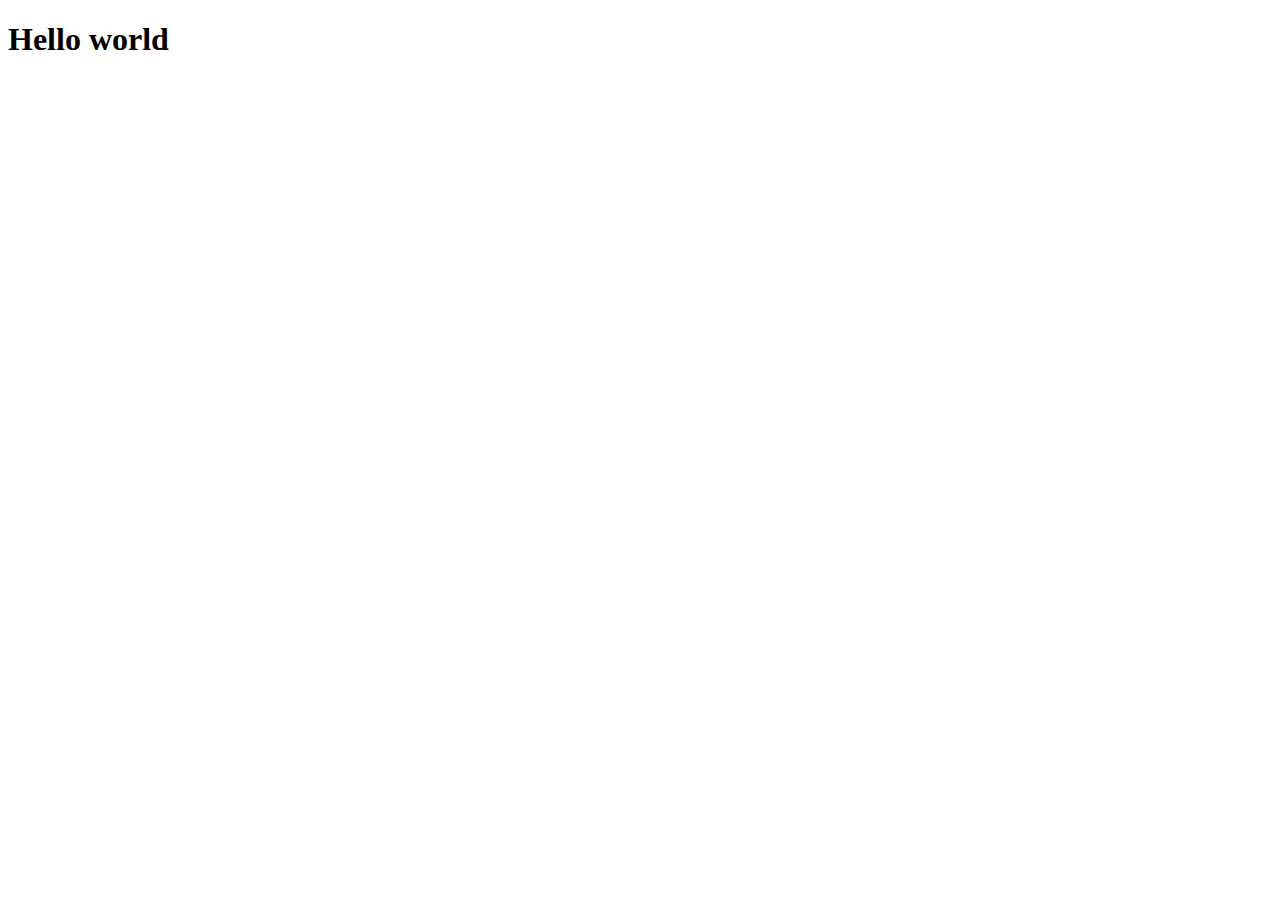
==== index.html @ 8e5067f1 "Add files via upload" ====
<!DOCTYPE html>
<html lang="ja">
<head>
<meta charset="utf-8">
<!--<meta name="viewport" content="width=device-width">-->
<title>TK_ポートフォリオサイト</title>

</head>
  <body>
    <h1>Hello world</h1>
  </body>
</html>
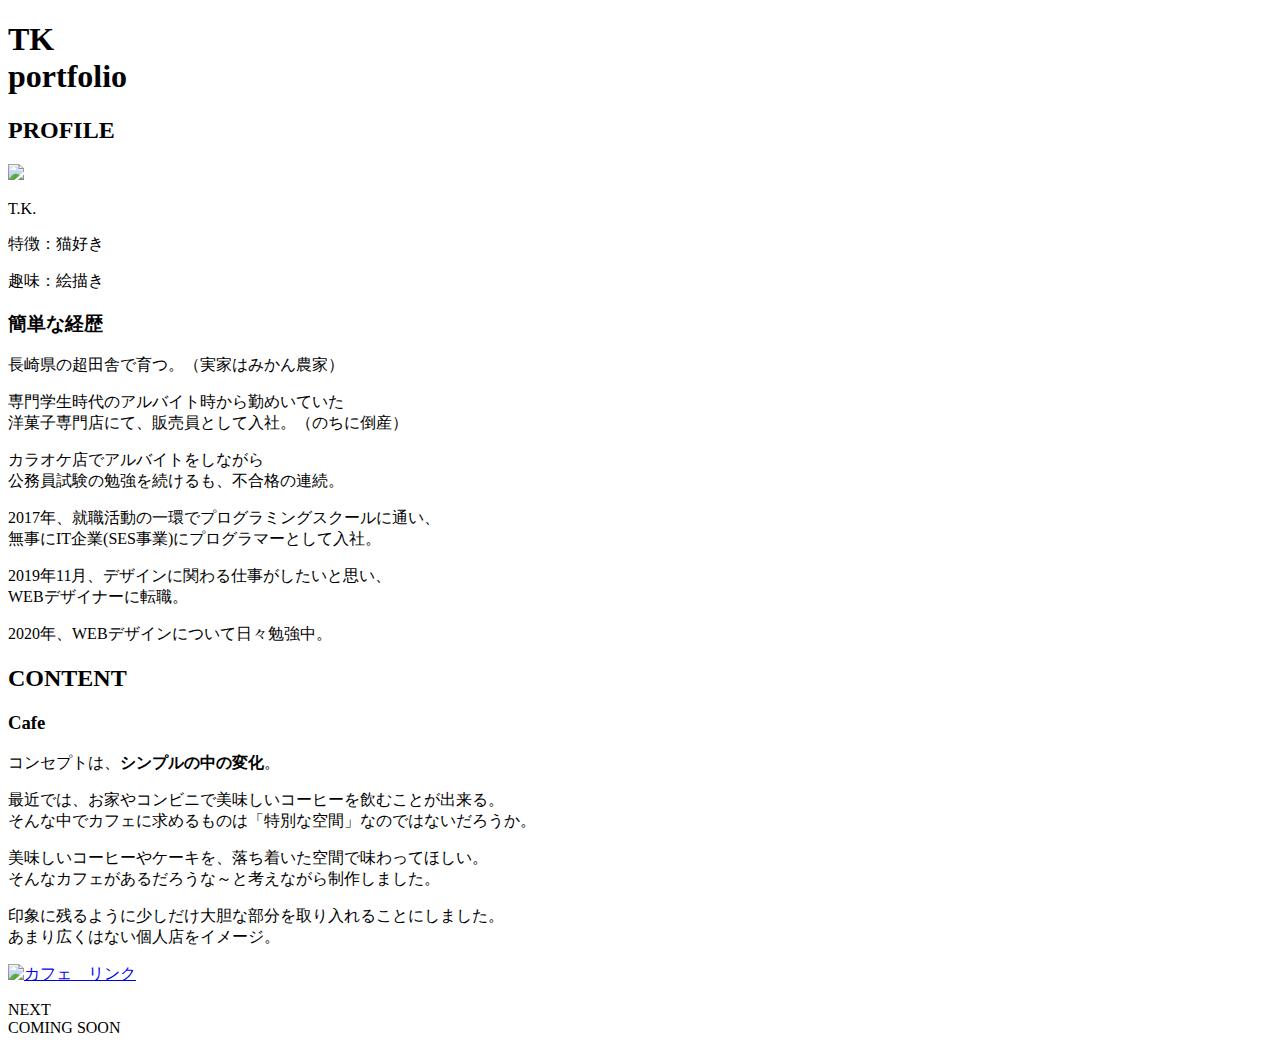
==== commit 87594157: "Add files via upload" ====
--- a/index.html
+++ b/index.html
@@ -4,9 +4,107 @@
 <meta charset="utf-8">
 <!--<meta name="viewport" content="width=device-width">-->
 <title>TK_ポートフォリオサイト</title>
+<link rel="stylesheet" type="text/css" href="css/ress.css">
+<link rel="stylesheet" type="text/css" href="css/common.css">
+<link rel="stylesheet" type="text/css" href="css/index_style.css">
+
+<script src="https://code.jquery.com/jquery-3.3.1.min.js"></script>
 
 </head>
   <body>
-    <h1>Hello world</h1>
+    <!--<video class="background_movie" autoplay loop muted>
+      <source src="image/index/test_movie.mp4"  type="video/mp4">
+    </video>-->
+    <div class="background_all"></div>
+    <div class="topTitle_area">
+      <div class="fadeInUp">
+      <div class="top_space"></div>
+      </div>
+      <div class="topTitle">
+        <!--横からフェードインさせる-->
+        <div class="fadeInRight">
+        <h1>TK<br>
+          <span>portfolio</span>
+        </h1>
+        </div>
+      </div>
+    </div>
+    <div class="main_area">
+<!----------- profile_area ----------->
+      <h2 class="area_title">PROFILE</h2>
+      <div class="profile_area">
+        
+  <div class="profile_flexbox">
+  <div class="profile_image">
+<img src="image/index/profile.png"/>
+    <p class="myName">T.K.</p>
+    <p>特徴：猫好き</p>
+    <p>趣味：絵描き</p>
+  </div>
+  <div class="profile_text">
+    <h3>簡単な経歴</h3>
+    <p>長崎県の超田舎で育つ。（実家はみかん農家）</p>
+    <p>専門学生時代のアルバイト時から勤めいていた<br>洋菓子専門店にて、販売員として入社。（のちに倒産）</p>
+    <p>カラオケ店でアルバイトをしながら<br>公務員試験の勉強を続けるも、不合格の連続。</p>
+    <p>2017年、就職活動の一環でプログラミングスクールに通い、<br>無事にIT企業(SES事業)にプログラマーとして入社。</p>
+    <p>2019年11月、デザインに関わる仕事がしたいと思い、<br>WEBデザイナーに転職。</p>
+    <p>2020年、WEBデザインについて日々勉強中。</p>
+  </div>
+</div>
+
+      </div>
+<!----------- profile_area end----------->
+
+      <h2 class="area_title">CONTENT</h2>
+      
+<!----------- content_1 ----------->
+      <div class="scroll-animation-obj scroll-animation-hop">
+      <div class="content_1">
+        <div class="content_block">
+        <h3 class="content_title">Cafe</h3>
+          <p>コンセプトは、<strong>シンプルの中の変化</strong>。
+          </p>
+          <p>
+            最近では、お家やコンビニで美味しいコーヒーを飲むことが出来る。<br>
+            そんな中でカフェに求めるものは「特別な空間」なのではないだろうか。
+            </p>
+          <p>
+          美味しいコーヒーやケーキを、落ち着いた空間で味わってほしい。<br>
+          そんなカフェがあるだろうな～と考えながら制作しました。
+            </p>
+          <p>
+            印象に残るように少しだけ大胆な部分を取り入れることにしました。<br>
+            あまり広くはない個人店をイメージ。<br>
+          </p>    
+<a href="content/cafe/cafe.html" target="_blank">
+<img src="image/link/cafe_link.jpg" alt="カフェ＿リンク" class="link_image"/>
+</a>
+        </div>
+      </div>
+      </div><!-- content_1 end -->
+<!----------- content_2 ----------->
+<!--      
+      <div class="content_2">
+        <div class="content_block">
+        <h3 class="content_title">sample</h3>
+          <p>コンセプトは、<strong></strong>。<br>
+            <br>
+          </p>
+<a href="content//.html" target="_blank">
+<img src="image/link/_link.jpg" alt="＿リンク" class="link_image"/>
+</a>  
+        </div>
+      </div>
+-->
+<!-- content_2 end -->
+<!-------- next_ComingSoon -------->
+<div class="scroll-animation-obj scroll-animation-hop">
+<div class="next_ComingSoon">
+  <p>NEXT<br>COMING SOON</p>
+</div>
+</div>
+<!-------- next_ComingSoon end -------->
+    </div><!-- main_area end-->
+  <script type="text/javascript" src="js/index.js"></script>
   </body>
 </html>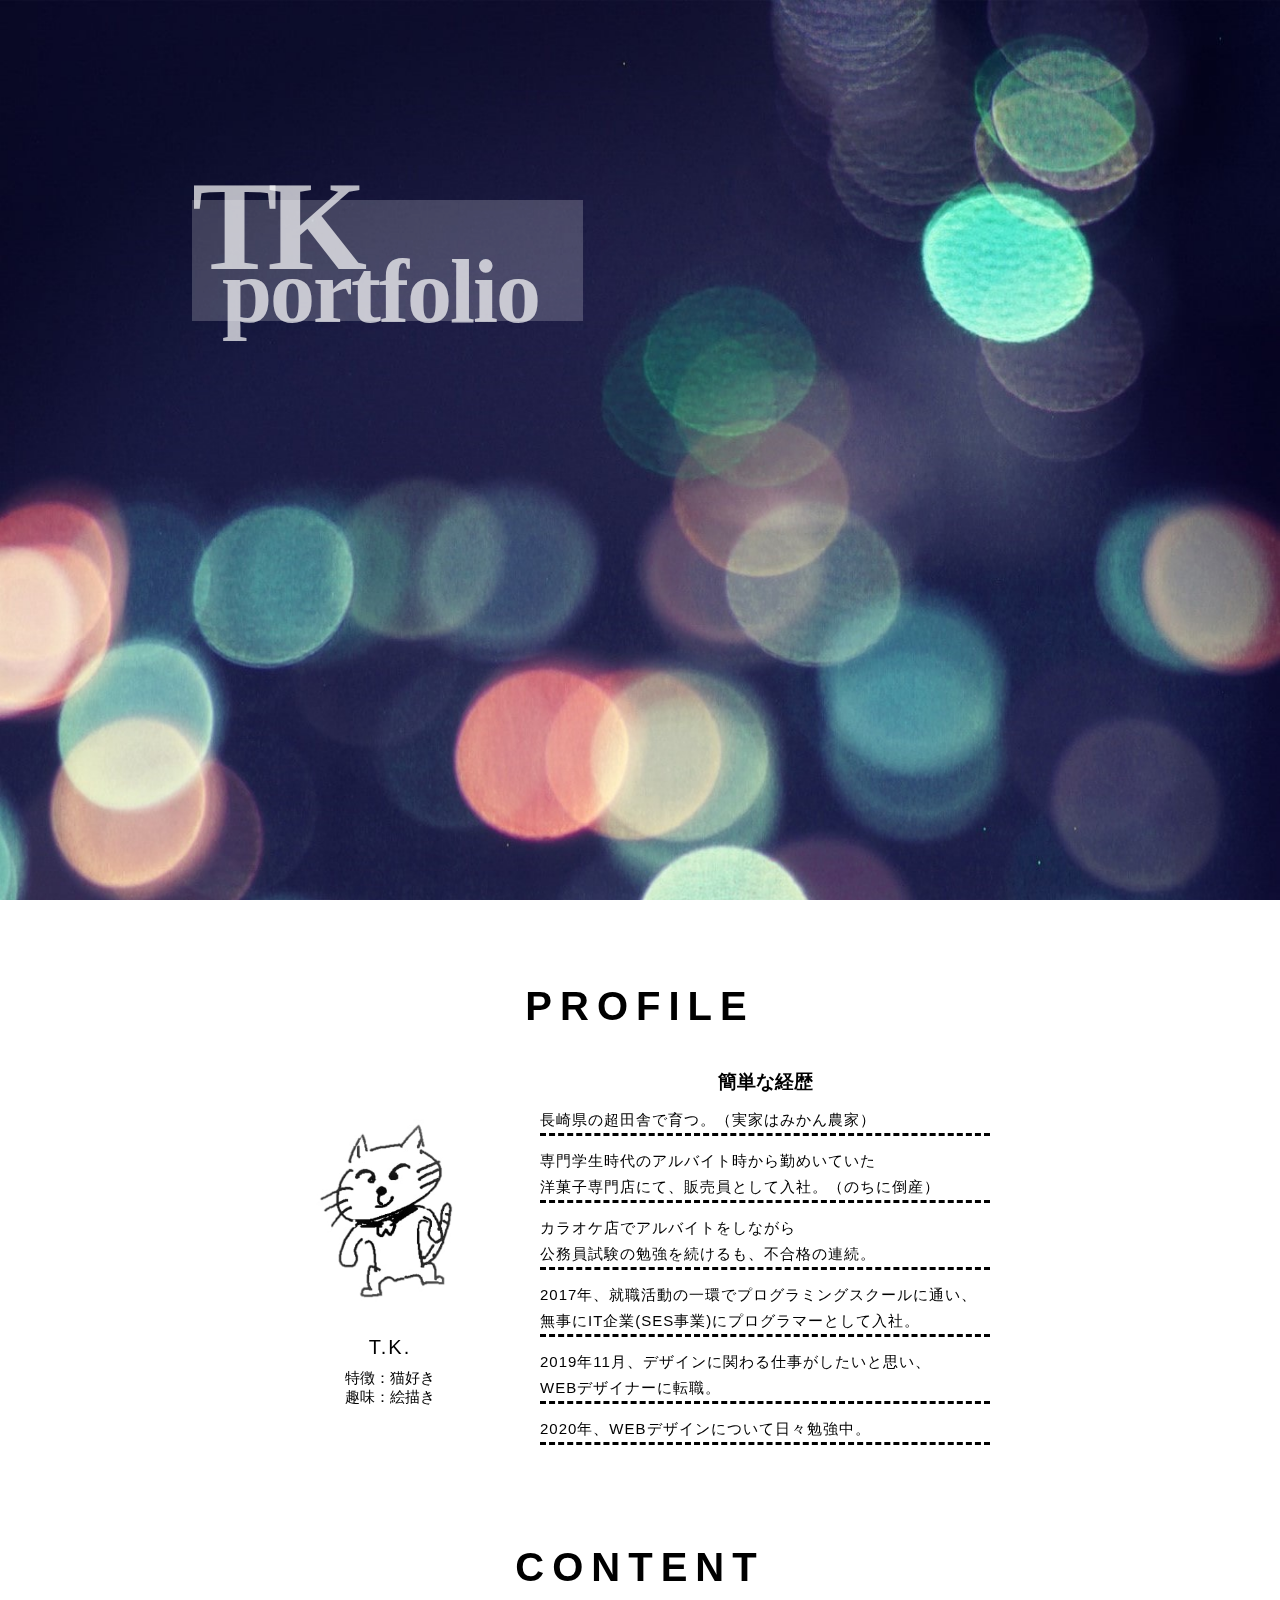
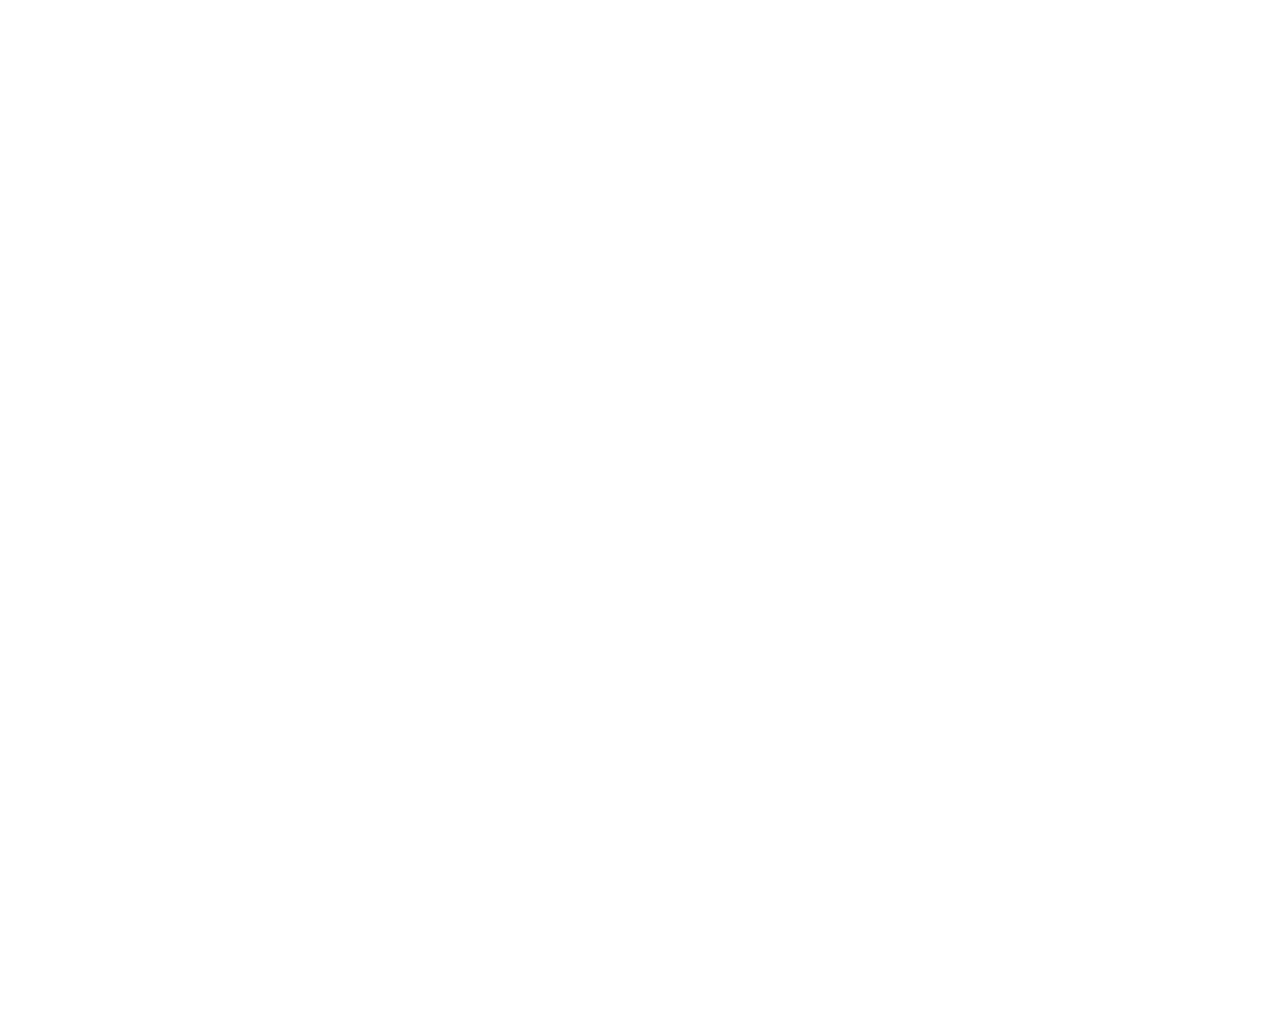
==== commit 87064b6d: "Add files via upload" ====
--- a/index.html
+++ b/index.html
@@ -36,7 +36,7 @@
         
   <div class="profile_flexbox">
   <div class="profile_image">
-<img src="image/index/profile.png"/>
+<img src="image/index/profile.jpg"/>
     <p class="myName">T.K.</p>
     <p>特徴：猫好き</p>
     <p>趣味：絵描き</p>
--- a/css/ress.css
+++ b/css/ress.css
@@ -0,0 +1,283 @@
+/*!
+ * ress.css • v2.0.4
+ * MIT License
+ * github.com/filipelinhares/ress
+ */
+
+/* # =================================================================
+   # Global selectors
+   # ================================================================= */
+
+html {
+  box-sizing: border-box;
+  -webkit-text-size-adjust: 100%; /* Prevent adjustments of font size after orientation changes in iOS */
+  word-break: normal;
+  -moz-tab-size: 4;
+  tab-size: 4;
+}
+
+*,
+::before,
+::after {
+  background-repeat: no-repeat; /* Set `background-repeat: no-repeat` to all elements and pseudo elements */
+  box-sizing: inherit;
+}
+
+::before,
+::after {
+  text-decoration: inherit; /* Inherit text-decoration and vertical align to ::before and ::after pseudo elements */
+  vertical-align: inherit;
+}
+
+* {
+  padding: 0; /* Reset `padding` and `margin` of all elements */
+  margin: 0;
+}
+
+/* # =================================================================
+   # General elements
+   # ================================================================= */
+
+hr {
+  overflow: visible; /* Show the overflow in Edge and IE */
+  height: 0; /* Add the correct box sizing in Firefox */
+}
+
+details,
+main {
+  display: block; /* Render the `main` element consistently in IE. */
+}
+
+summary {
+  display: list-item; /* Add the correct display in all browsers */
+}
+
+small {
+  font-size: 80%; /* Set font-size to 80% in `small` elements */
+}
+
+[hidden] {
+  display: none; /* Add the correct display in IE */
+}
+
+abbr[title] {
+  border-bottom: none; /* Remove the bottom border in Chrome 57 */
+  /* Add the correct text decoration in Chrome, Edge, IE, Opera, and Safari */
+  text-decoration: underline;
+  text-decoration: underline dotted;
+}
+
+a {
+  background-color: transparent; /* Remove the gray background on active links in IE 10 */
+}
+
+a:active,
+a:hover {
+  outline-width: 0; /* Remove the outline when hovering in all browsers */
+}
+
+code,
+kbd,
+pre,
+samp {
+  font-family: monospace, monospace; /* Specify the font family of code elements */
+}
+
+pre {
+  font-size: 1em; /* Correct the odd `em` font sizing in all browsers */
+}
+
+b,
+strong {
+  font-weight: bolder; /* Add the correct font weight in Chrome, Edge, and Safari */
+}
+
+/* https://gist.github.com/unruthless/413930 */
+sub,
+sup {
+  font-size: 75%;
+  line-height: 0;
+  position: relative;
+  vertical-align: baseline;
+}
+
+sub {
+  bottom: -0.25em;
+}
+
+sup {
+  top: -0.5em;
+}
+
+/* # =================================================================
+   # Forms
+   # ================================================================= */
+
+input {
+  border-radius: 0;
+}
+
+/* Replace pointer cursor in disabled elements */
+[disabled] {
+  cursor: default;
+}
+
+[type="number"]::-webkit-inner-spin-button,
+[type="number"]::-webkit-outer-spin-button {
+  height: auto; /* Correct the cursor style of increment and decrement buttons in Chrome */
+}
+
+[type="search"] {
+  -webkit-appearance: textfield; /* Correct the odd appearance in Chrome and Safari */
+  outline-offset: -2px; /* Correct the outline style in Safari */
+}
+
+[type="search"]::-webkit-search-decoration {
+  -webkit-appearance: none; /* Remove the inner padding in Chrome and Safari on macOS */
+}
+
+textarea {
+  overflow: auto; /* Internet Explorer 11+ */
+  resize: vertical; /* Specify textarea resizability */
+}
+
+button,
+input,
+optgroup,
+select,
+textarea {
+  font: inherit; /* Specify font inheritance of form elements */
+}
+
+optgroup {
+  font-weight: bold; /* Restore the font weight unset by the previous rule */
+}
+
+button {
+  overflow: visible; /* Address `overflow` set to `hidden` in IE 8/9/10/11 */
+}
+
+button,
+select {
+  text-transform: none; /* Firefox 40+, Internet Explorer 11- */
+}
+
+/* Apply cursor pointer to button elements */
+button,
+[type="button"],
+[type="reset"],
+[type="submit"],
+[role="button"] {
+  cursor: pointer;
+  color: inherit;
+}
+
+/* Remove inner padding and border in Firefox 4+ */
+button::-moz-focus-inner,
+[type="button"]::-moz-focus-inner,
+[type="reset"]::-moz-focus-inner,
+[type="submit"]::-moz-focus-inner {
+  border-style: none;
+  padding: 0;
+}
+
+/* Replace focus style removed in the border reset above */
+button:-moz-focusring,
+[type="button"]::-moz-focus-inner,
+[type="reset"]::-moz-focus-inner,
+[type="submit"]::-moz-focus-inner {
+  outline: 1px dotted ButtonText;
+}
+
+button,
+html [type="button"], /* Prevent a WebKit bug where (2) destroys native `audio` and `video`controls in Android 4 */
+[type="reset"],
+[type="submit"] {
+  -webkit-appearance: button; /* Correct the inability to style clickable types in iOS */
+}
+
+/* Remove the default button styling in all browsers */
+button,
+input,
+select,
+textarea {
+  background-color: transparent;
+  border-style: none;
+}
+
+/* Style select like a standard input */
+select {
+  -moz-appearance: none; /* Firefox 36+ */
+  -webkit-appearance: none; /* Chrome 41+ */
+}
+
+select::-ms-expand {
+  display: none; /* Internet Explorer 11+ */
+}
+
+select::-ms-value {
+  color: currentColor; /* Internet Explorer 11+ */
+}
+
+legend {
+  border: 0; /* Correct `color` not being inherited in IE 8/9/10/11 */
+  color: inherit; /* Correct the color inheritance from `fieldset` elements in IE */
+  display: table; /* Correct the text wrapping in Edge and IE */
+  max-width: 100%; /* Correct the text wrapping in Edge and IE */
+  white-space: normal; /* Correct the text wrapping in Edge and IE */
+  max-width: 100%; /* Correct the text wrapping in Edge 18- and IE */
+}
+
+::-webkit-file-upload-button {
+  /* Correct the inability to style clickable types in iOS and Safari */
+  -webkit-appearance: button;
+  color: inherit;
+  font: inherit; /* Change font properties to `inherit` in Chrome and Safari */
+}
+
+/* # =================================================================
+   # Specify media element style
+   # ================================================================= */
+
+img {
+  border-style: none; /* Remove border when inside `a` element in IE 8/9/10 */
+}
+
+/* Add the correct vertical alignment in Chrome, Firefox, and Opera */
+progress {
+  vertical-align: baseline;
+}
+
+svg:not([fill]) {
+  fill: currentColor;
+}
+
+/* # =================================================================
+   # Accessibility
+   # ================================================================= */
+
+/* Hide content from screens but not screenreaders */
+@media screen {
+  [hidden~="screen"] {
+    display: inherit;
+  }
+  [hidden~="screen"]:not(:active):not(:focus):not(:target) {
+    position: absolute !important;
+    clip: rect(0 0 0 0) !important;
+  }
+}
+
+/* Specify the progress cursor of updating elements */
+[aria-busy="true"] {
+  cursor: progress;
+}
+
+/* Specify the pointer cursor of trigger elements */
+[aria-controls] {
+  cursor: pointer;
+}
+
+/* Specify the unstyled cursor of disabled, not-editable, or otherwise inoperable elements */
+[aria-disabled] {
+  cursor: default;
+}--- a/css/common.css
+++ b/css/common.css
@@ -0,0 +1,12 @@
+@charset "UTF-8";
+*{
+  margin: 0;
+  padding: 0;
+}
+h1, h2, h3, h4, h5, h6{
+	font-weight: bold;
+	font-family: Verdana, "游ゴシック", YuGothic, "ヒラギノ角ゴ ProN W3", "Hiragino Kaku Gothic ProN", "メイリオ", Meiryo, sans-serif;
+}
+body{
+font-family: Verdana, "游ゴシック", YuGothic, "ヒラギノ角ゴ ProN W3", "Hiragino Kaku Gothic ProN", "メイリオ", Meiryo, sans-serif;
+}
--- a/css/index_style.css
+++ b/css/index_style.css
@@ -0,0 +1,182 @@
+.background_all{
+  z-index: -999;
+  position: fixed;
+   right: 0;
+ bottom: 0;
+ width: 100%;
+ height: 100%;
+ background: url('../image/index/background_image.jpg');
+ background-size: cover;
+}
+/* フェードイン */
+.fadeInUp {
+  opacity: 0;
+  transition:ease .9s;
+  transform: translate(0,-100px);
+}
+.fadeInRight{
+  opacity: 0;
+  transition:ease .9s;
+  transform: translate(100px,0px);
+}
+.fadeInUp.showUp {
+  opacity: 1;
+  transform: translate(0,0px);
+}
+.fadeInRight.showUp {
+  opacity: 1;
+  transform: translate(0,0px);
+}
+/* フェードイン　ここまで */
+/* スクロールスライドフェードイン */
+.scroll-animation-obj {
+  opacity: 0;
+  transition: all 0.5s ease 0.5s;
+}
+.scroll-animation-hop {
+  transform: translate(0,60px);
+}
+.scroll-animation-left {
+  transform: translate(-120px,0);
+}
+.scroll-animation-right {
+  transform: translate(120px,0);
+}
+/* スクロールスライドフェードイン ここまで*/
+.topTitle_area{
+  height: 100vh;
+  position: relative;
+margin: 200px 0 -200px;
+}
+.top_space{
+height: 121px;
+width: 391px;
+background-color: rgba(255,255,255,0.2);
+    margin: 0 0 0 15%;
+}
+.topTitle{
+position: absolute;
+  top:0;
+  bottom: 0;
+  right: 0;
+left: 15%;
+}
+.topTitle h1{
+  /* background-color: rgba(255,255,255,0.2);*/
+    text-align: left;
+    font-family: serif;
+    color: rgba(255,255,255,0.7);
+    font-size: 128px;
+    line-height: 53px;
+    letter-spacing: -10px;
+    height: 121px;
+    width: 391px;
+}
+.topTitle h1 span{
+    font-size: 90px;
+    color: rgba(255,255,255,0.7);
+    letter-spacing: -2px;
+    padding: 0px 0 0 30px;
+}
+.main_area{
+  text-align: center;
+  background-color: rgba(255,255,255,0.9);
+  padding: 5%;
+}
+.area_title{
+    margin: 20px 0 40px;
+  letter-spacing: 8px;
+      font-size: 40px;
+}
+.content_block{
+    margin: 0 auto 80px;
+  width: 600px;
+  border: solid 3px;
+  padding: 2% 0;
+}
+.content_block p{
+      letter-spacing: 1px;
+    line-height: 30px;
+  margin: 15px 0 10px 0;
+}
+.content_title{
+  margin-bottom: 2%;
+  letter-spacing: 2px;
+      font-size: 2rem;
+}
+.link_image{
+    width: 300px;
+    height: 190px;
+    margin-top: 3%;
+  transition: 0.5s;/* hoverから戻るスピード */
+  border-radius: 20px;
+}
+.link_image:hover{
+ filter: brightness(0.5);
+  transition: 0.5s;
+}
+
+.content_1{
+/* display: none; */
+}
+.content_2{
+/* display: none; */
+}
+.next_ComingSoon{
+ height: 30vh;
+text-align: center;
+  position: relative;
+}
+.next_ComingSoon p{
+font-size: 2rem;
+position: absolute;
+  top:50%;
+  left: 50%;
+    -webkit-transform : translate(-50%,-50%);
+  transform : translate(-50%,-50%);
+  letter-spacing: 3px;
+  line-height: 41px;
+  font-weight: bold;
+  color: #0f4c81;/*クラシックブルー*/
+}
+/*要素の一行目を指定*/
+.next_ComingSoon p::first-line{
+  letter-spacing: 6px;
+}
+/*-------プロフィール--------*/
+.profile_area{
+margin: 0 0 100px 0;
+}
+.profile_flexbox{
+  display: flex;
+  justify-content: center;
+  margin: 0 auto;
+}
+.profile_image{
+padding: 40px 0 0 0;
+}
+.profile_image img{
+  width: 200px;
+  height: auto;
+}
+.profile_image .myName{
+margin: 10px 0 10px 0;
+    font-size: 20px;
+    letter-spacing: 2px;
+}
+.profile_image p{
+  font-size: 15px;
+}
+.profile_text{
+  width: 500px;
+  padding: 0 0 0 50px;
+}
+.profile_text p{
+text-align: left;
+letter-spacing: 1px;
+font-size: 15px;
+border-bottom: dashed;
+      line-height: 26px;
+    margin: 12px 0 0px 0;
+}
+/*-------プロフィール end-----*/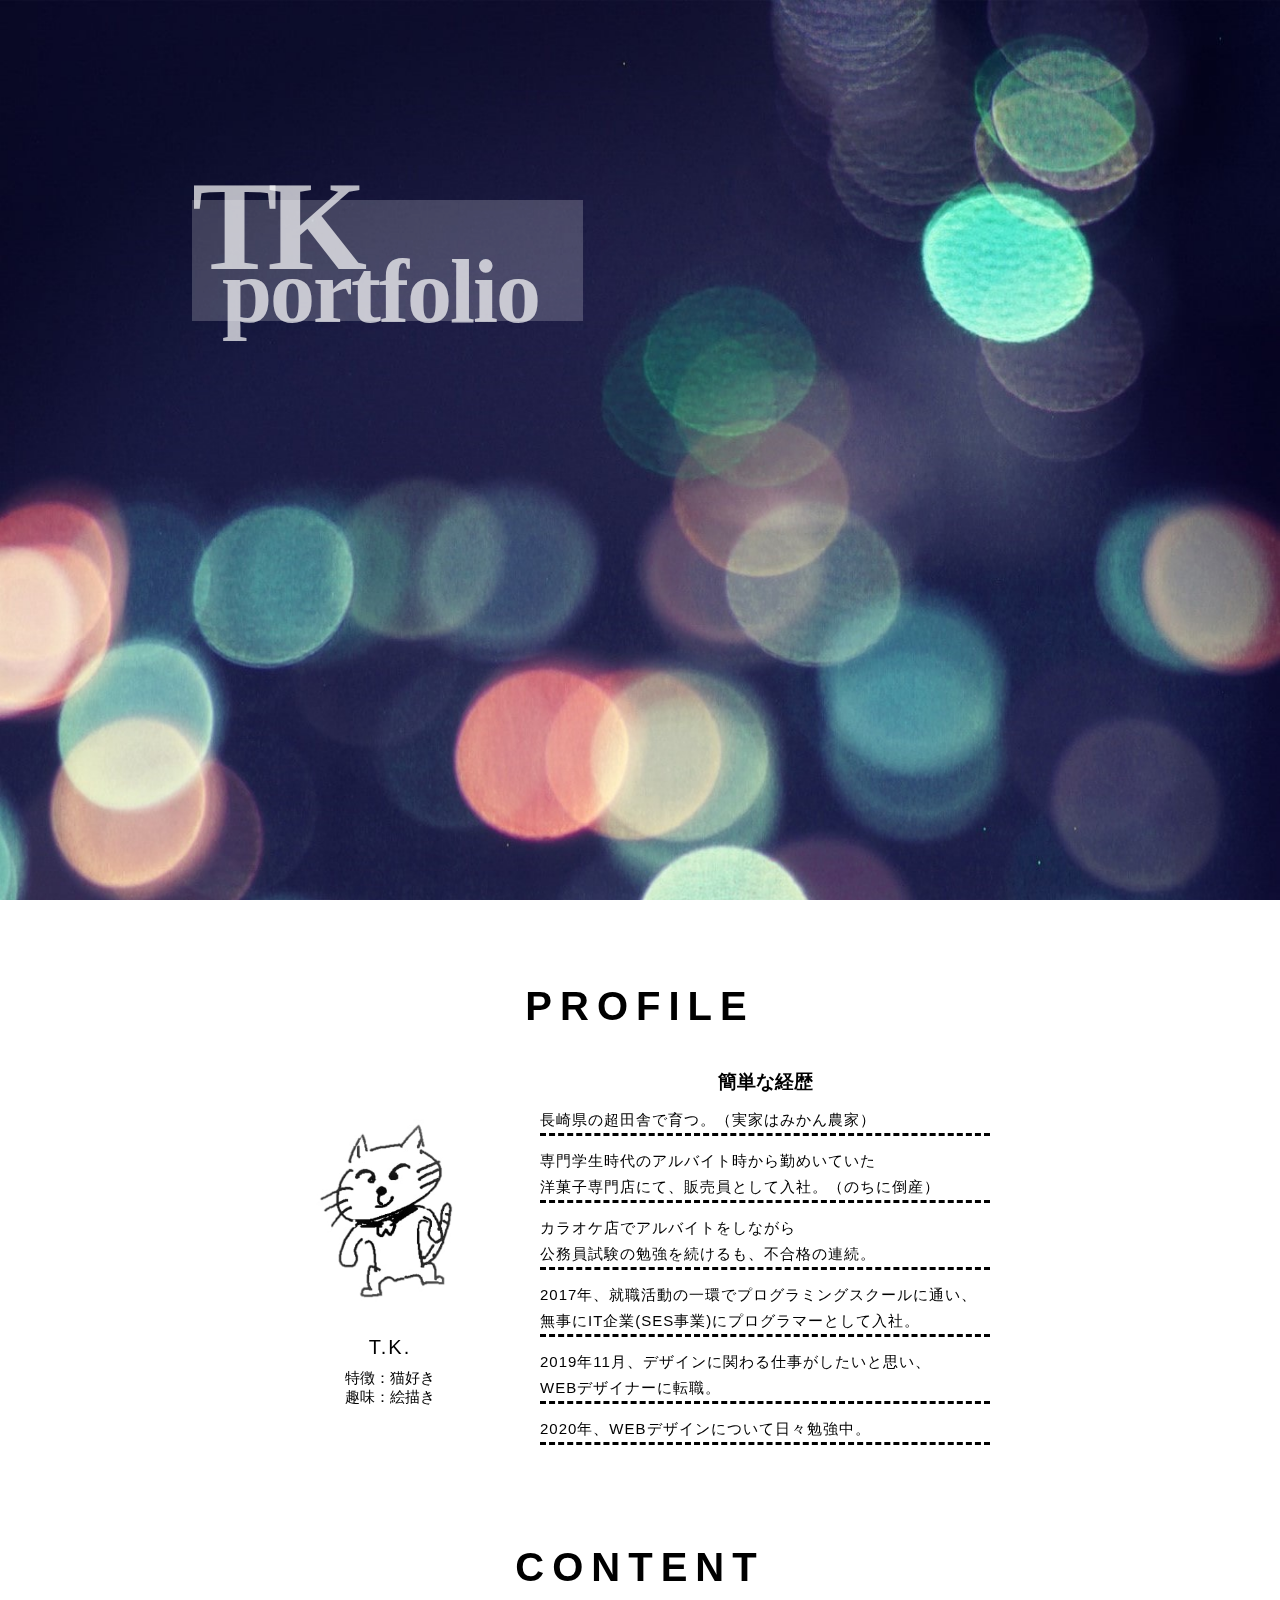
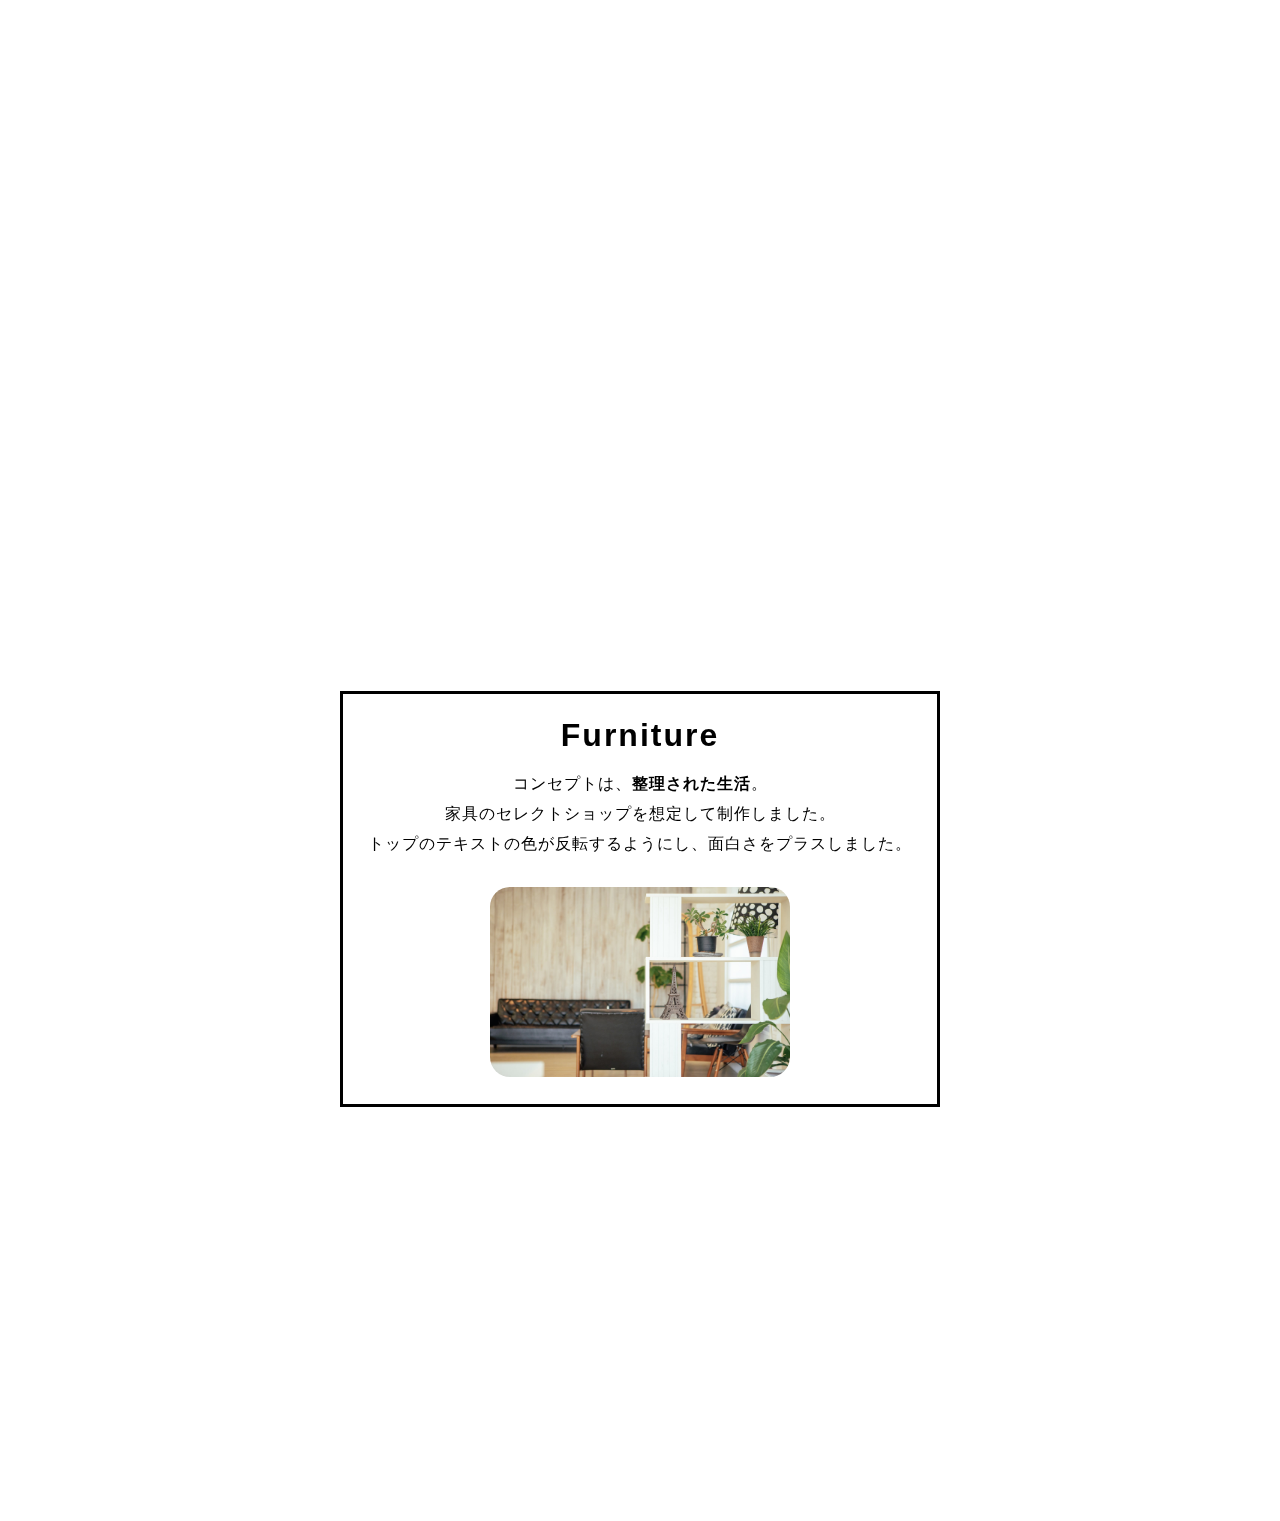
==== commit c6c563c2: "Add files via upload" ====
--- a/index.html
+++ b/index.html
@@ -82,20 +82,19 @@
         </div>
       </div>
       </div><!-- content_1 end -->
-<!----------- content_2 ----------->
-<!--      
+<!----------- content_2 ----------->    
       <div class="content_2">
         <div class="content_block">
-        <h3 class="content_title">sample</h3>
-          <p>コンセプトは、<strong></strong>。<br>
-            <br>
+        <h3 class="content_title">Furniture</h3>
+          <p>コンセプトは、<strong>整理された生活</strong>。<br>
+          家具のセレクトショップを想定して制作しました。<br>
+            トップのテキストの色が反転するようにし、面白さをプラスしました。<br>
           </p>
-<a href="content//.html" target="_blank">
-<img src="image/link/_link.jpg" alt="＿リンク" class="link_image"/>
+<a href="content/furniture/furniture.html" target="_blank">
+<img src="image/link/furniture_link.jpg" alt="家具＿リンク" class="link_image"/>
 </a>  
         </div>
       </div>
--->
 <!-- content_2 end -->
 <!-------- next_ComingSoon -------->
 <div class="scroll-animation-obj scroll-animation-hop">
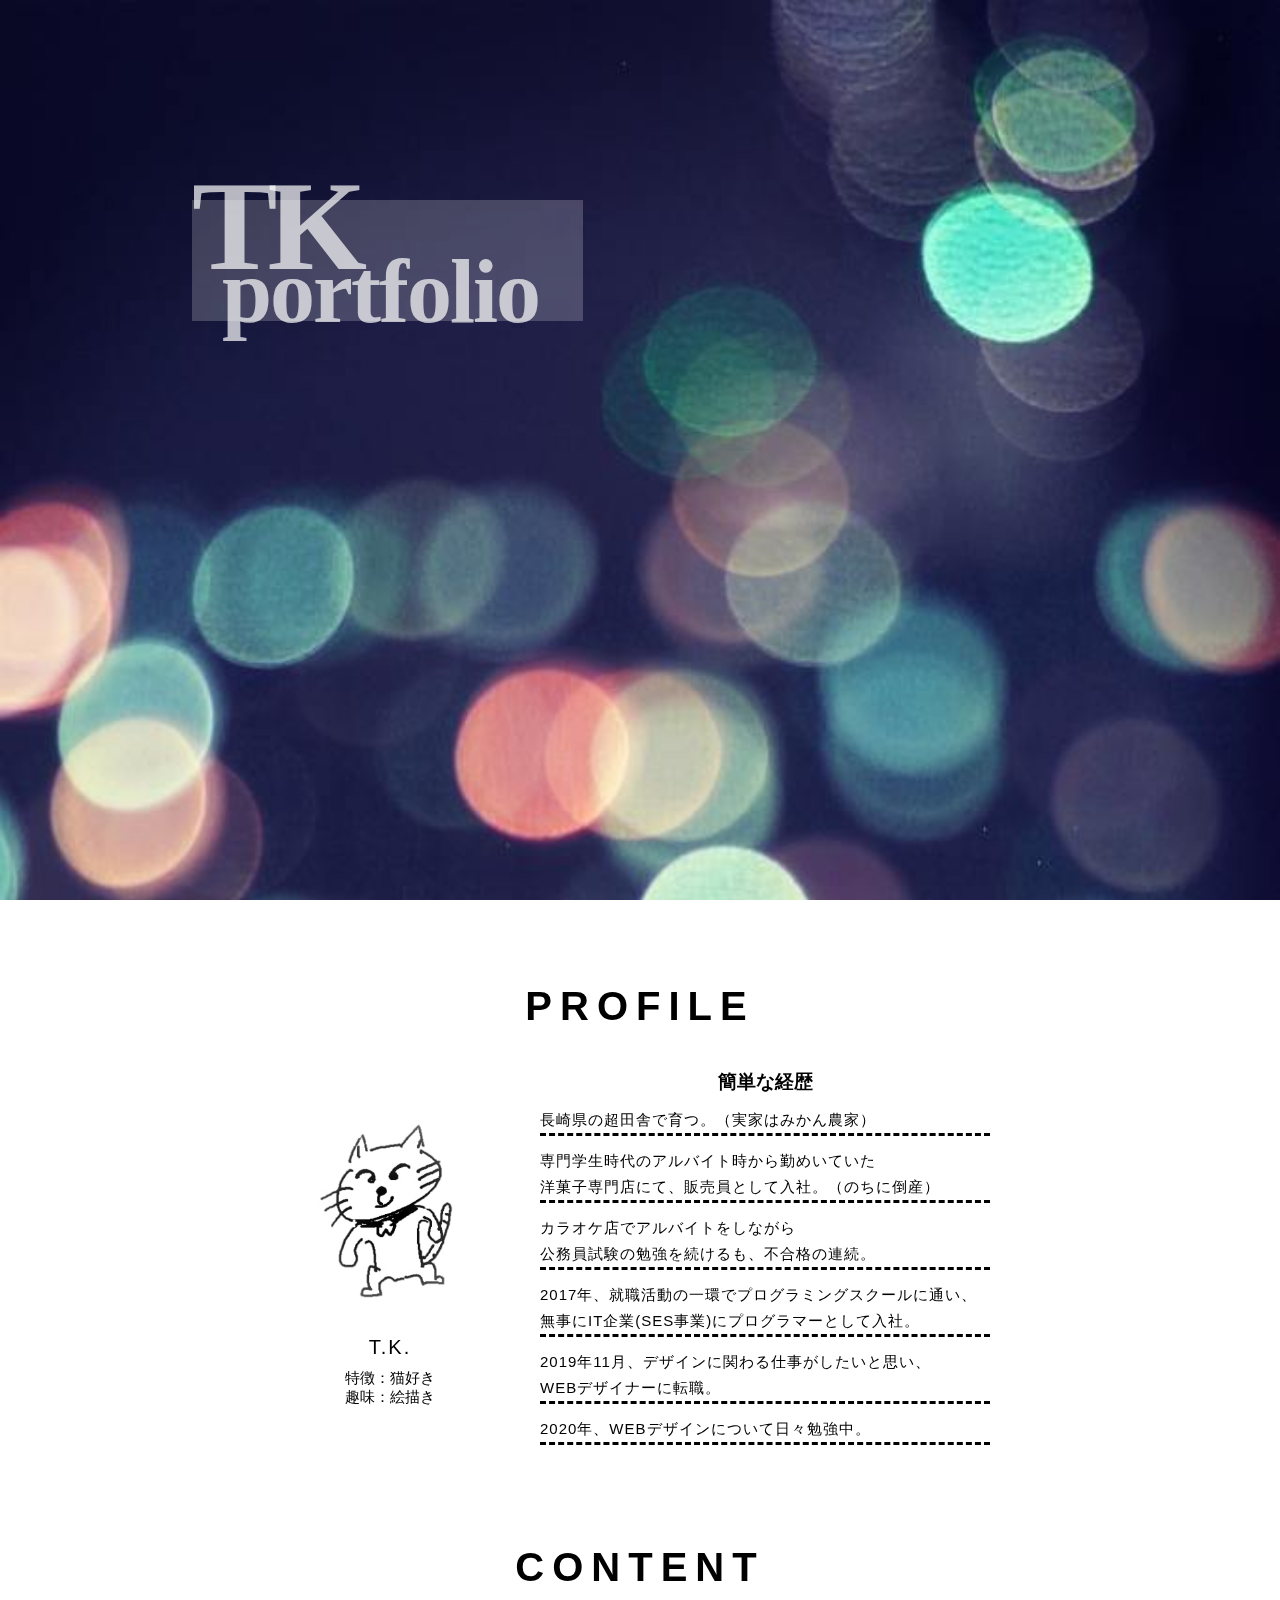
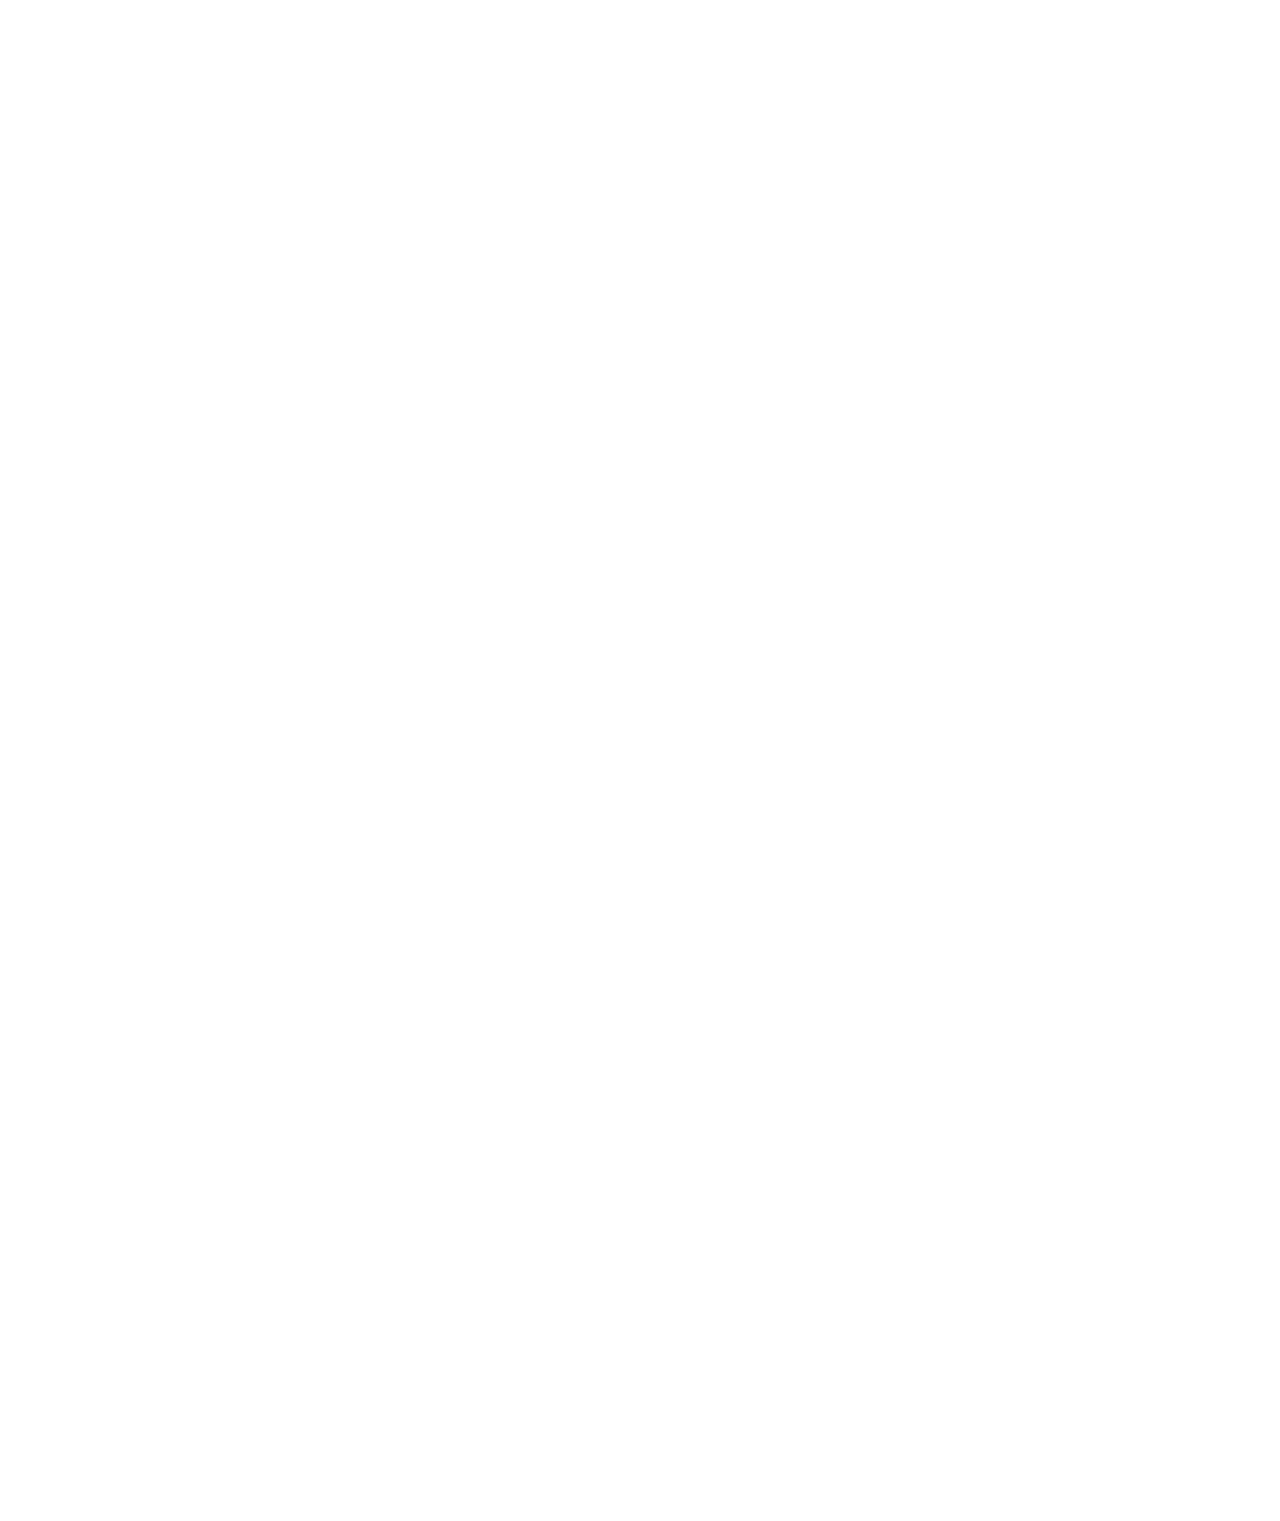
==== commit 9e946efc: "Add files via upload" ====
--- a/index.html
+++ b/index.html
@@ -82,7 +82,8 @@
         </div>
       </div>
       </div><!-- content_1 end -->
-<!----------- content_2 ----------->    
+<!----------- content_2 -----------> 
+      <div class="scroll-animation-obj scroll-animation-hop">
       <div class="content_2">
         <div class="content_block">
         <h3 class="content_title">Furniture</h3>
@@ -94,6 +95,7 @@
 <img src="image/link/furniture_link.jpg" alt="家具＿リンク" class="link_image"/>
 </a>  
         </div>
+      </div>
       </div>
 <!-- content_2 end -->
 <!-------- next_ComingSoon -------->
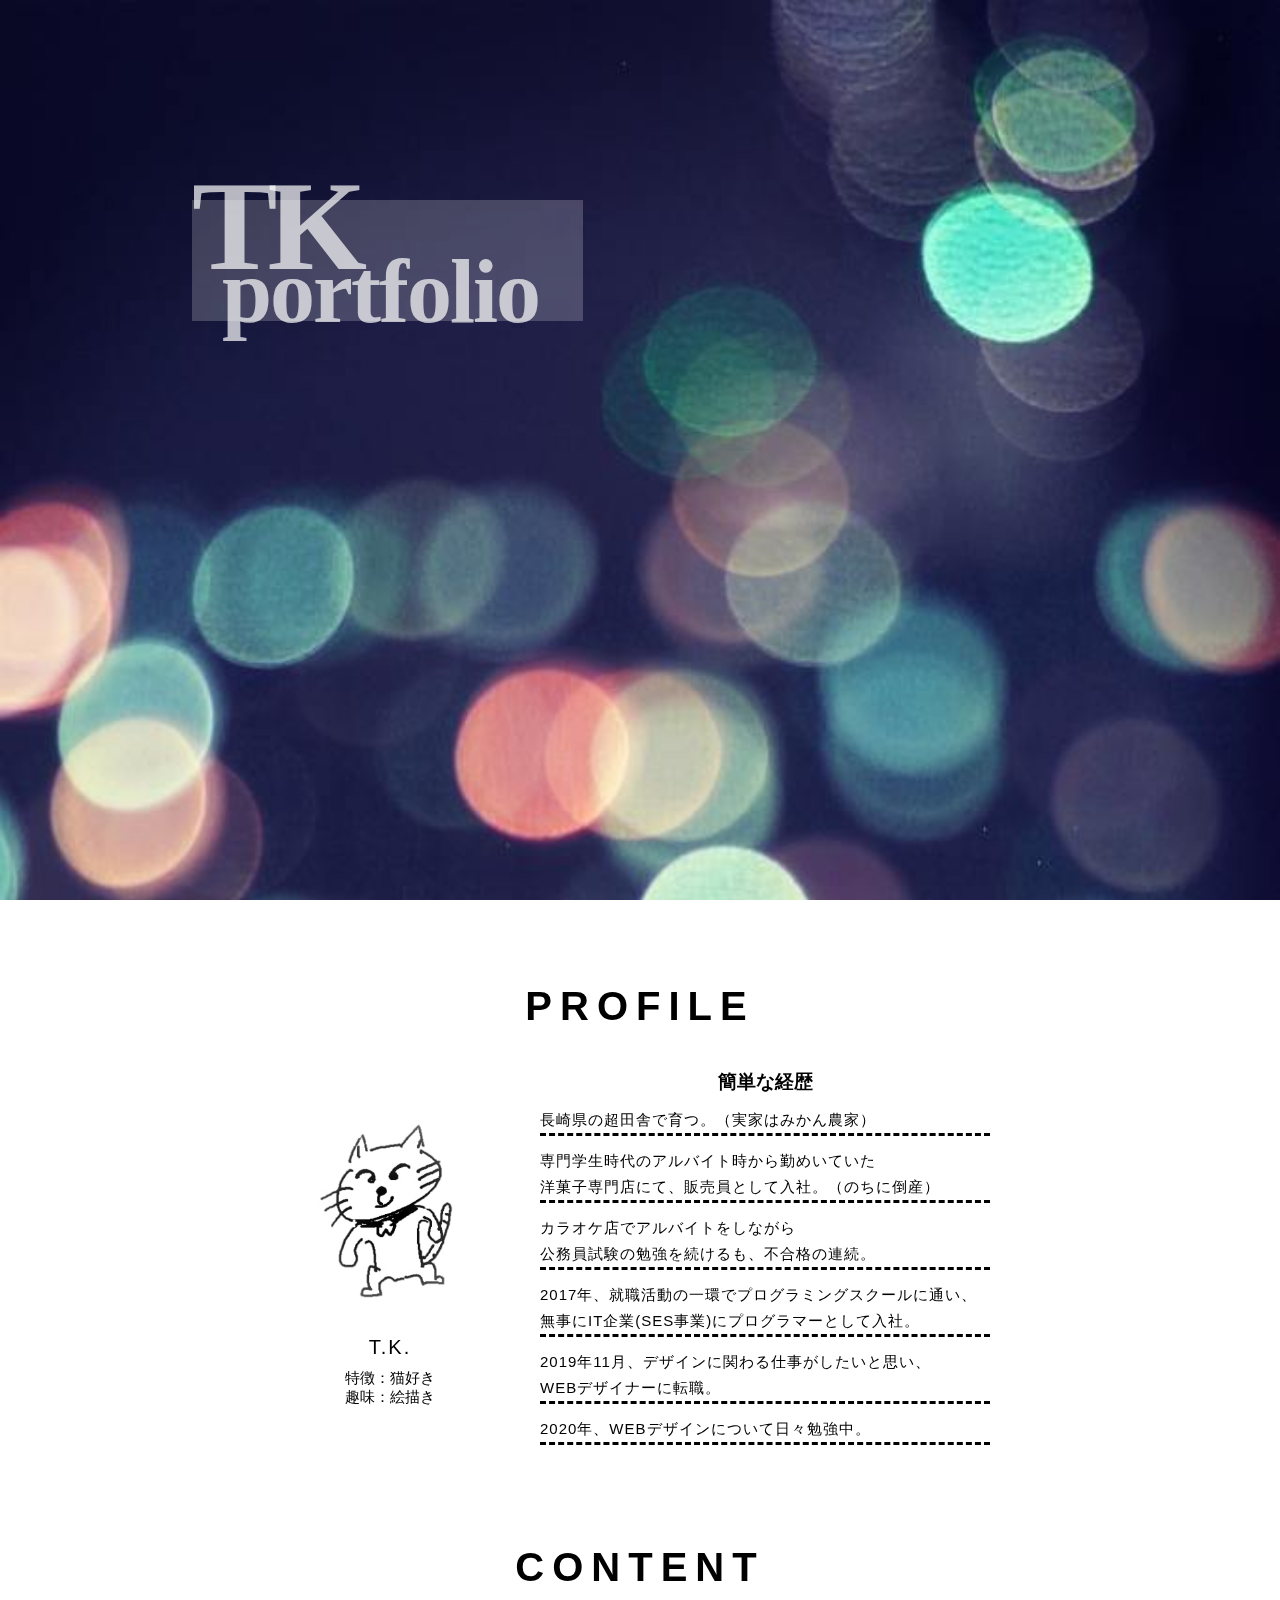
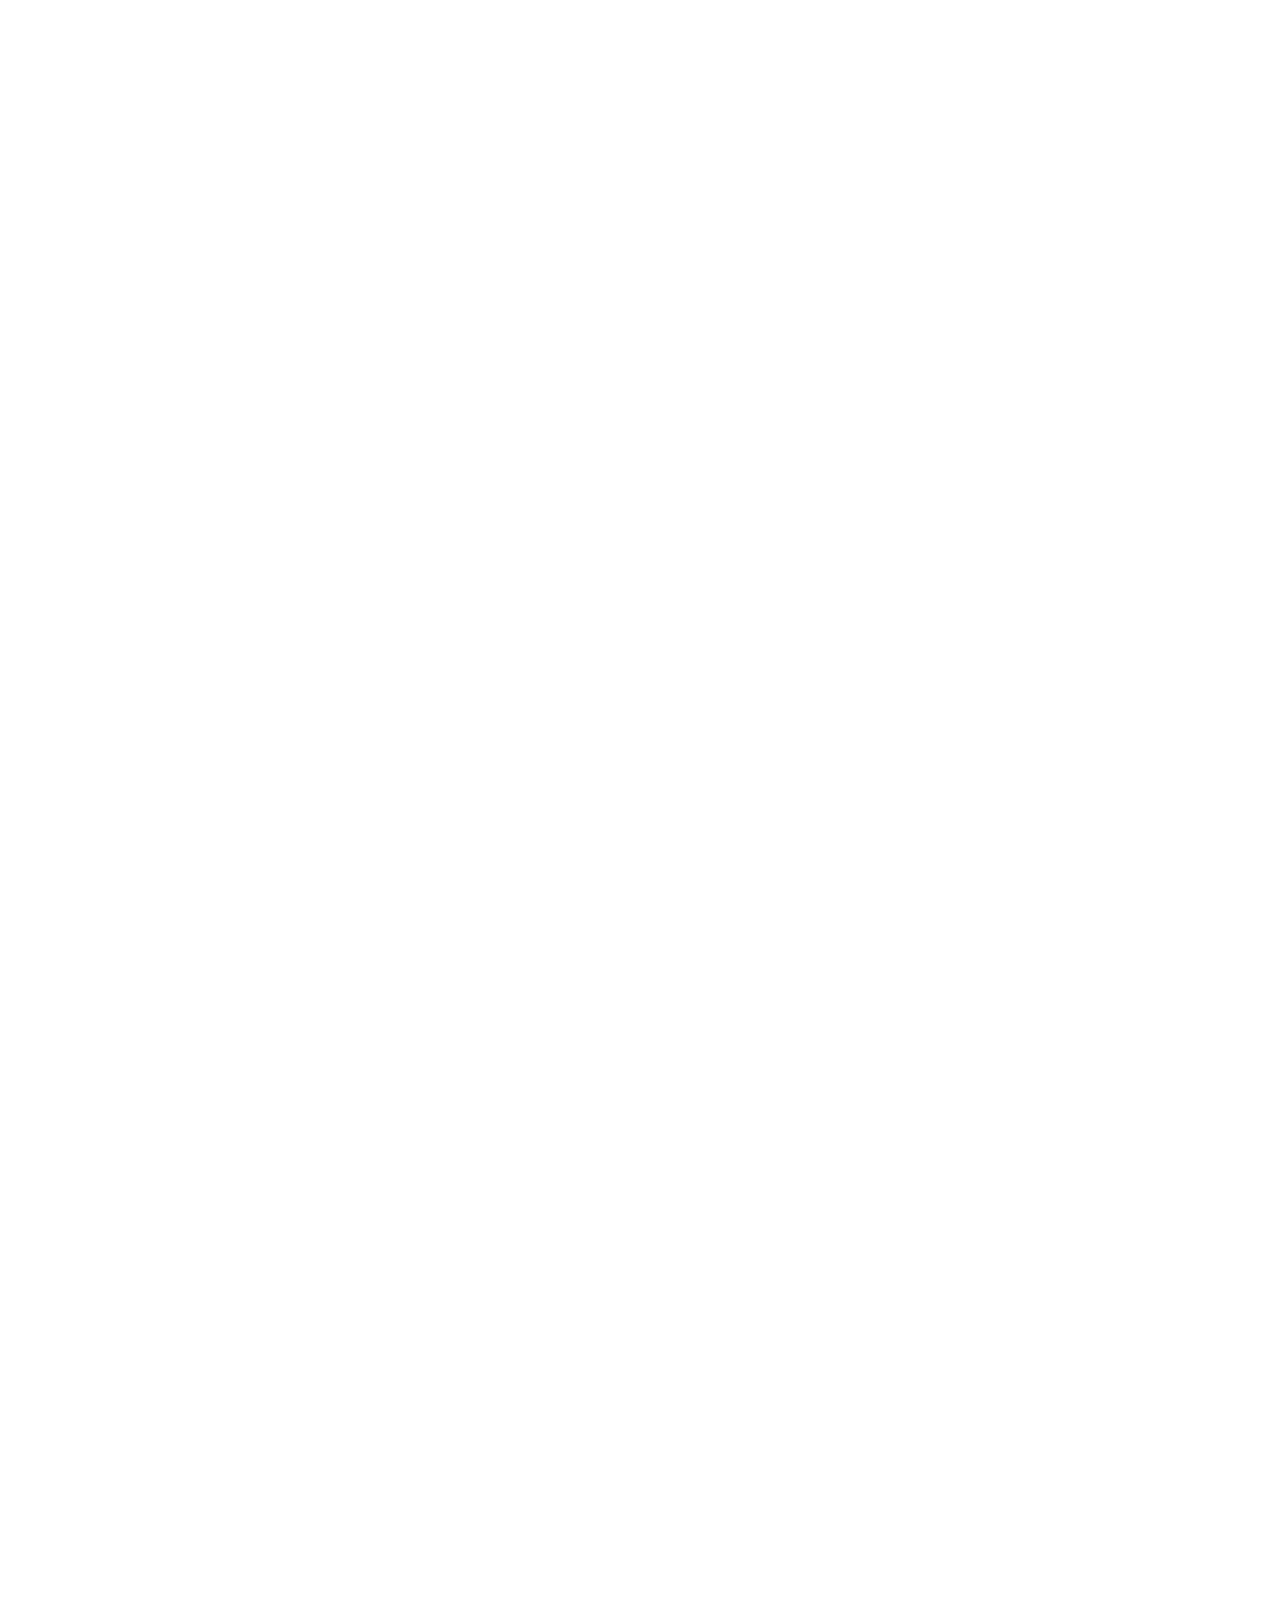
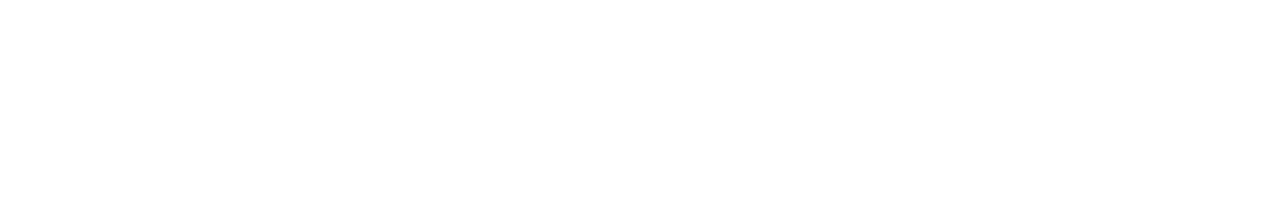
==== commit a826edd9: "Add files via upload" ====
--- a/index.html
+++ b/index.html
@@ -98,6 +98,22 @@
       </div>
       </div>
 <!-- content_2 end -->
+<!----------- content_3 -----------> 
+      <div class="scroll-animation-obj scroll-animation-hop">
+      <div class="content_3">
+        <div class="content_block">
+        <h3 class="content_title">Recommended　movies</h3>
+          <p>作ってみたいと思っただけです。<br>
+            むしろ、自分用にまとめただけなのかもしれません。
+          </p>
+<a href="content/Recommended_movies/Recommended_movies.html" target="_blank">
+<img src="image/link/Recommended_movies_link.jpg" alt="映画＿リンク" class="link_image"/>
+</a>  
+        </div>
+      </div>
+      </div>
+<!-- content_3 end -->
+      
 <!-------- next_ComingSoon -------->
 <div class="scroll-animation-obj scroll-animation-hop">
 <div class="next_ComingSoon">
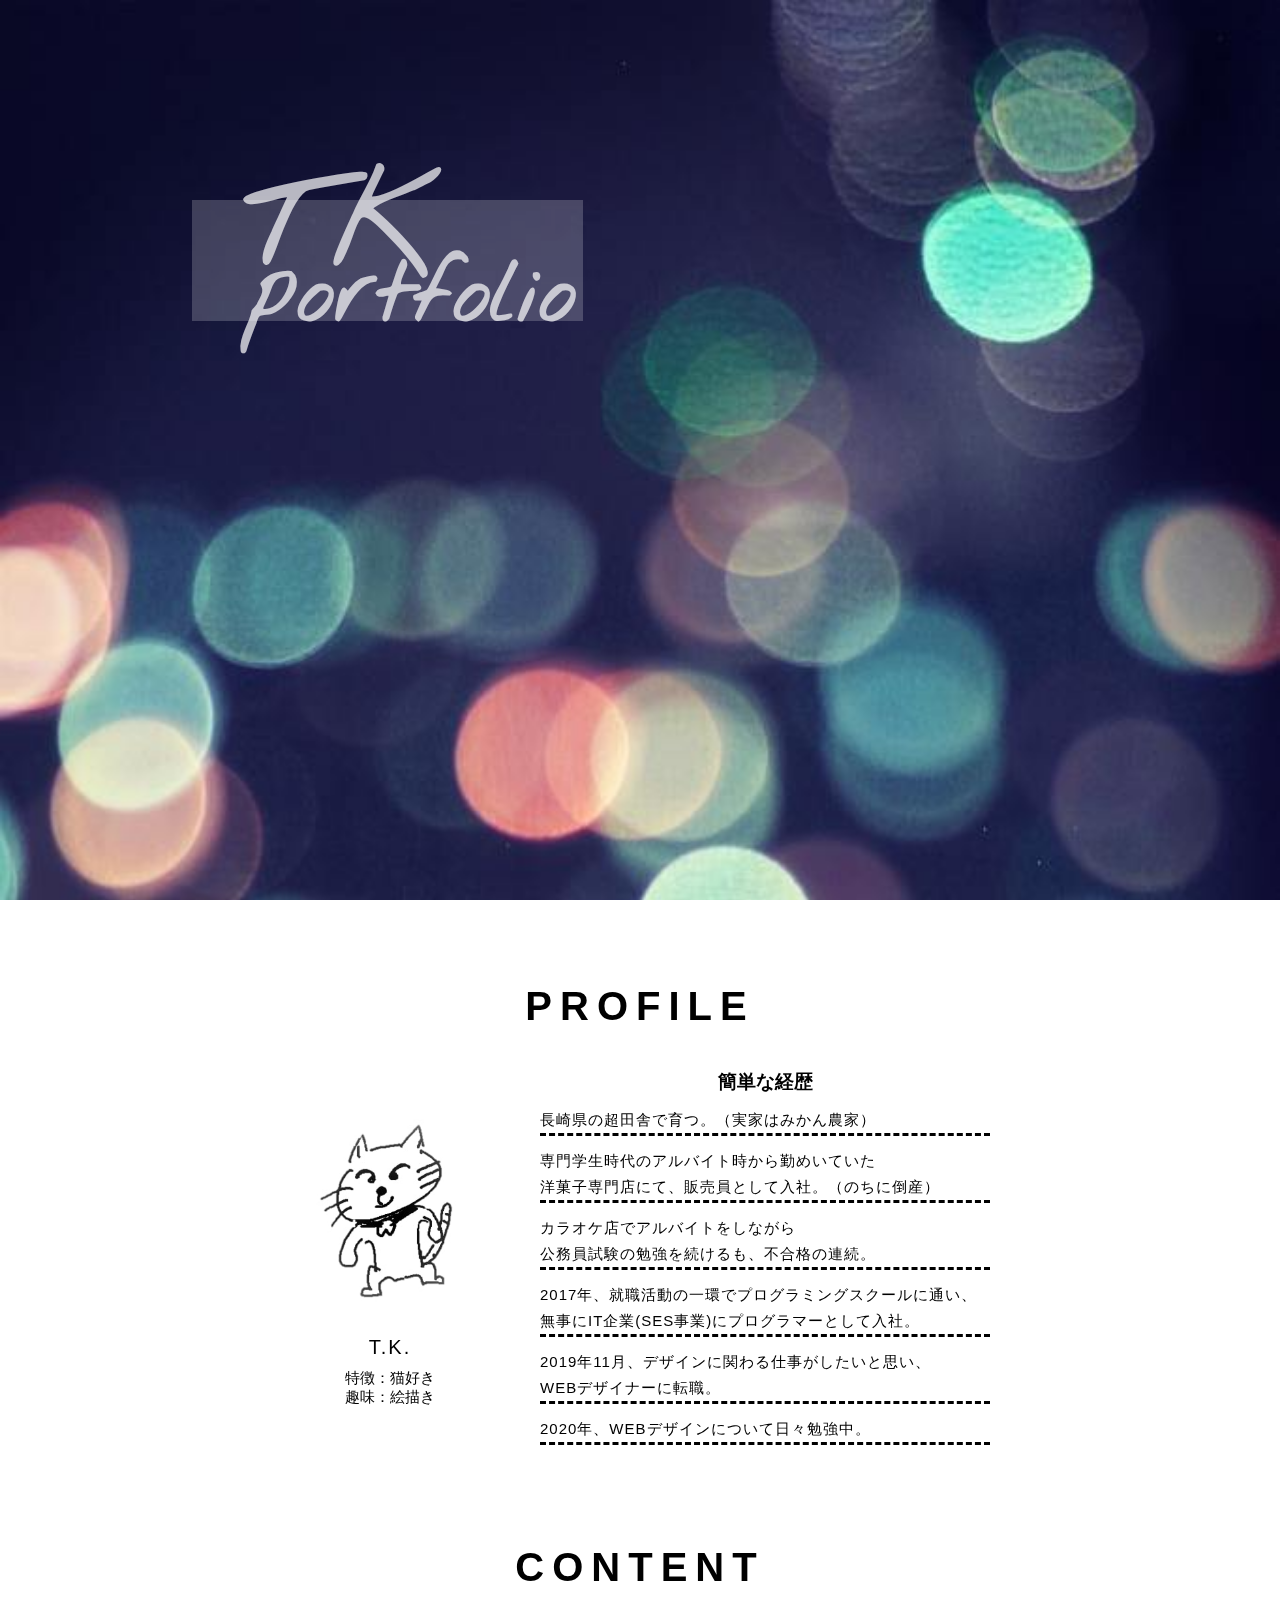
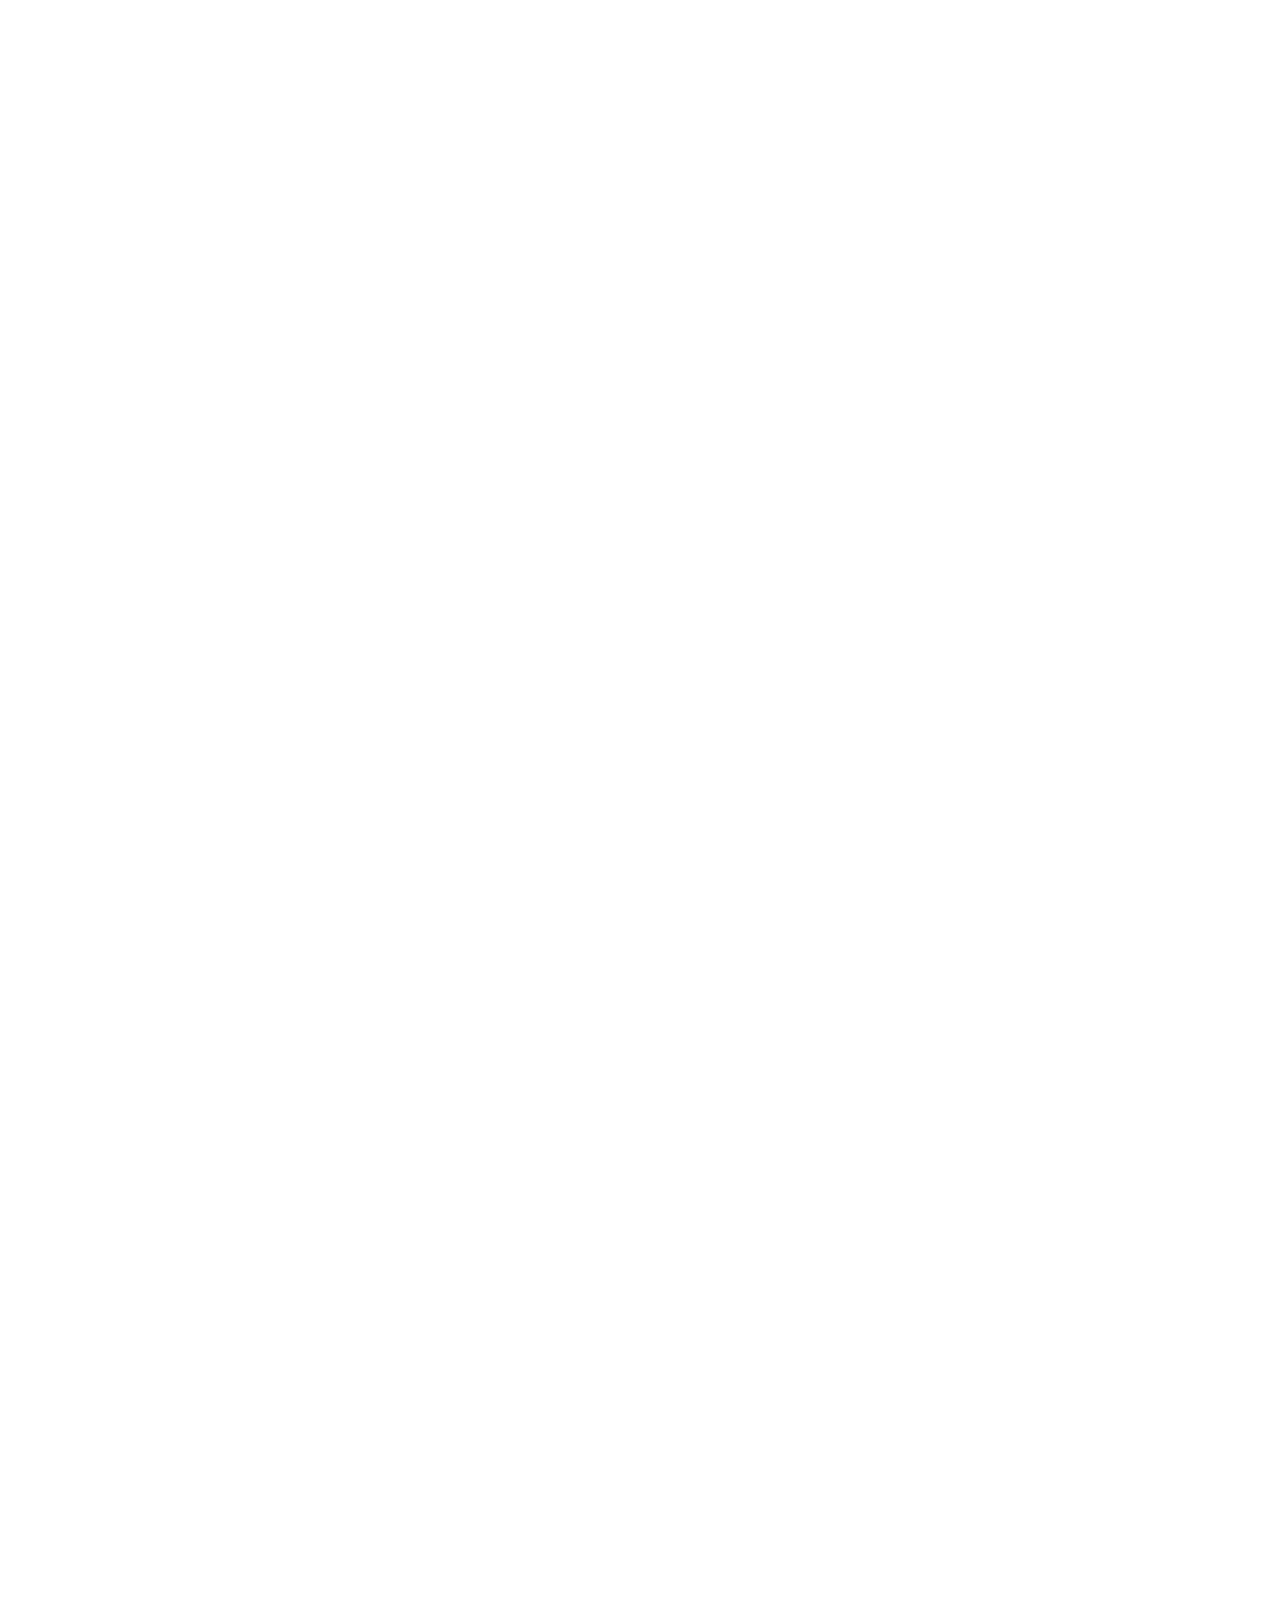
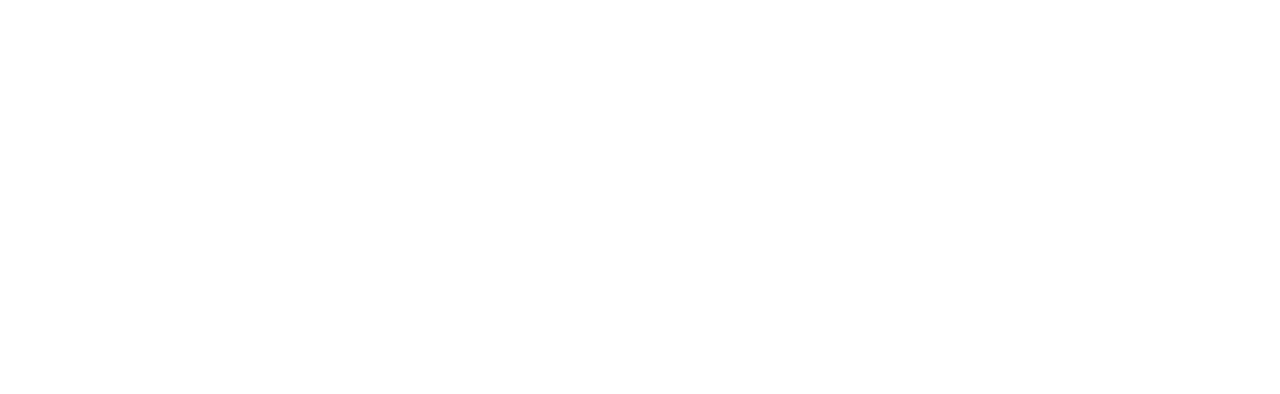
==== commit d0f51f6c: "Add files via upload" ====
--- a/index.html
+++ b/index.html
@@ -10,6 +10,9 @@
 
 <script src="https://code.jquery.com/jquery-3.3.1.min.js"></script>
 
+
+<link href="https://fonts.googleapis.com/css?family=Nothing+You+Could+Do&display=swap" rel="stylesheet">
+  
 </head>
   <body>
     <!--<video class="background_movie" autoplay loop muted>
--- a/css/index_style.css
+++ b/css/index_style.css
@@ -59,7 +59,7 @@
   top:0;
   bottom: 0;
   right: 0;
-left: 15%;
+    left: 19%;
 }
 .topTitle h1{
   /* background-color: rgba(255,255,255,0.2);*/
@@ -67,16 +67,19 @@
     font-family: serif;
     color: rgba(255,255,255,0.7);
     font-size: 128px;
-    line-height: 53px;
-    letter-spacing: -10px;
+    line-height: 57px;
+    letter-spacing: 20px;
     height: 121px;
     width: 391px;
+  
+font-family: 'Nothing You Could Do', cursive;
+
 }
 .topTitle h1 span{
     font-size: 90px;
     color: rgba(255,255,255,0.7);
-    letter-spacing: -2px;
-    padding: 0px 0 0 30px;
+    letter-spacing: -1px;
+    padding: 0px 0 0 7px;
 }
 .main_area{
   text-align: center;
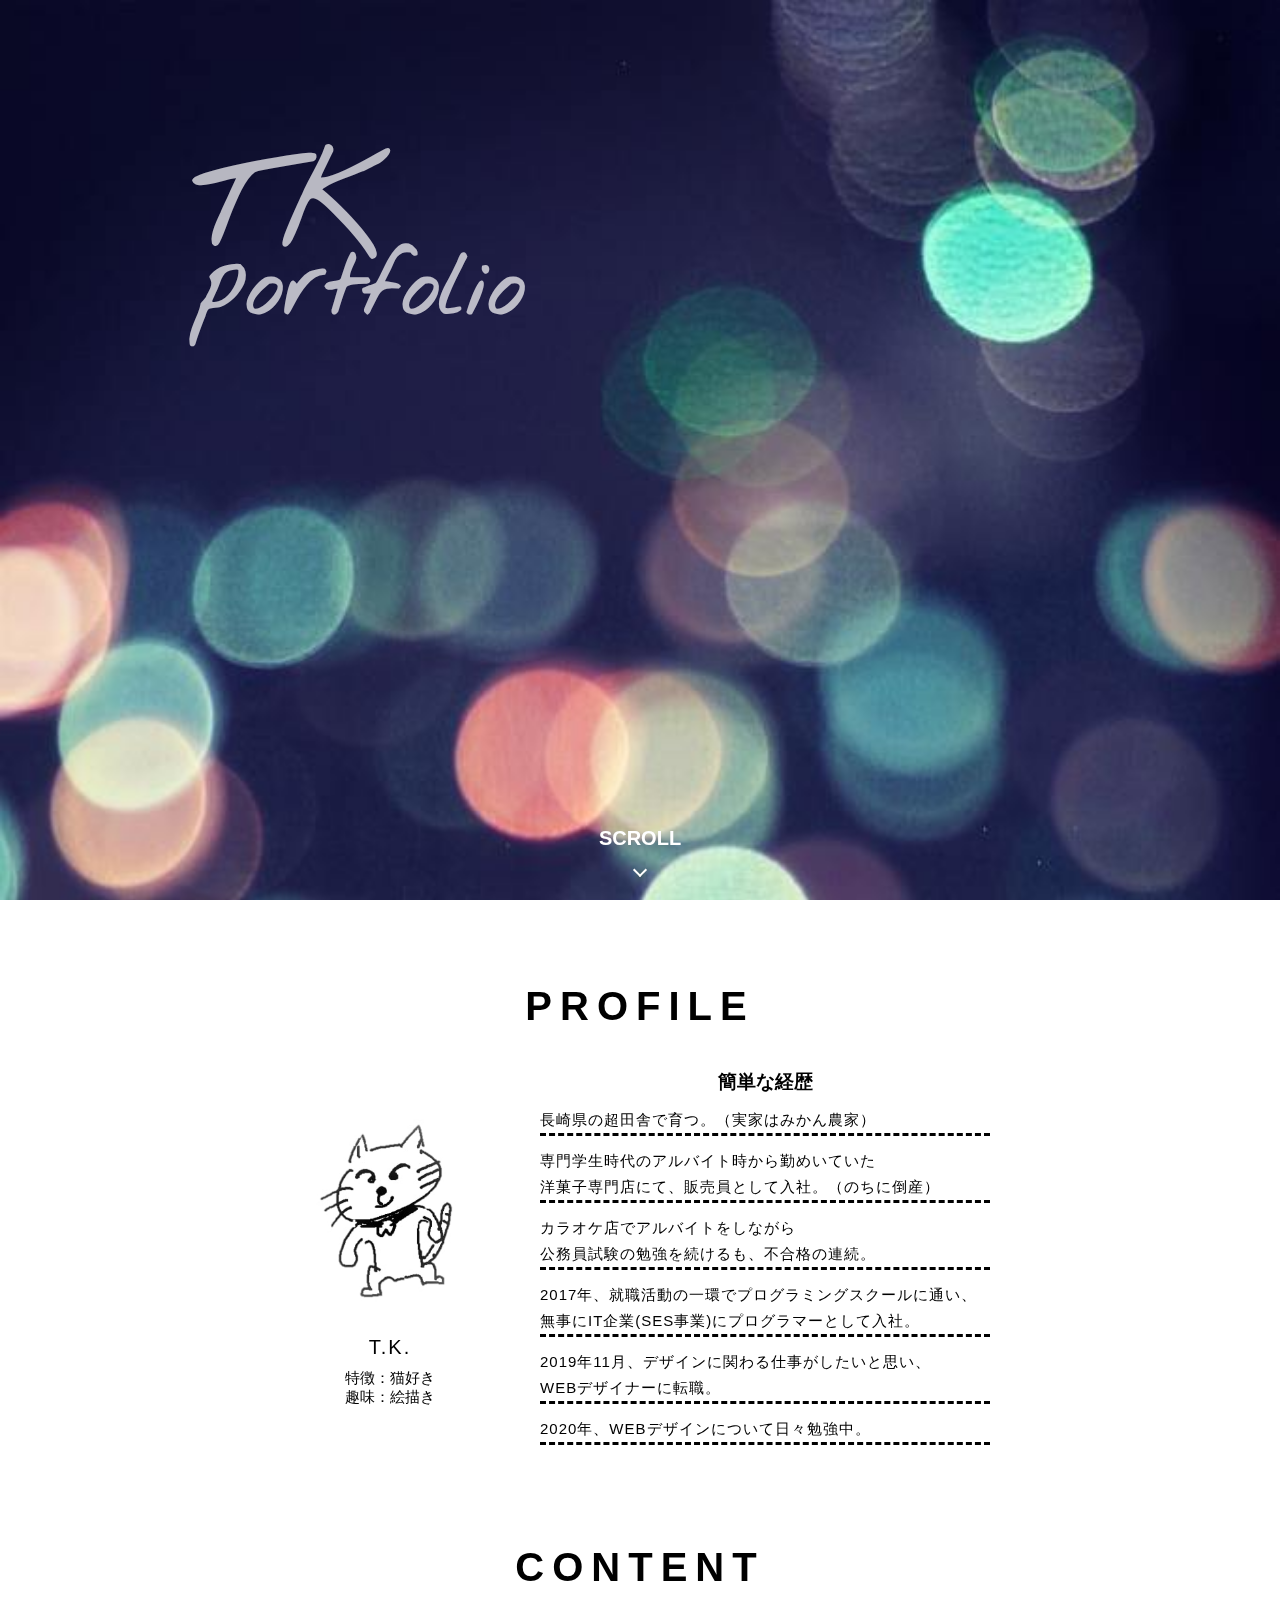
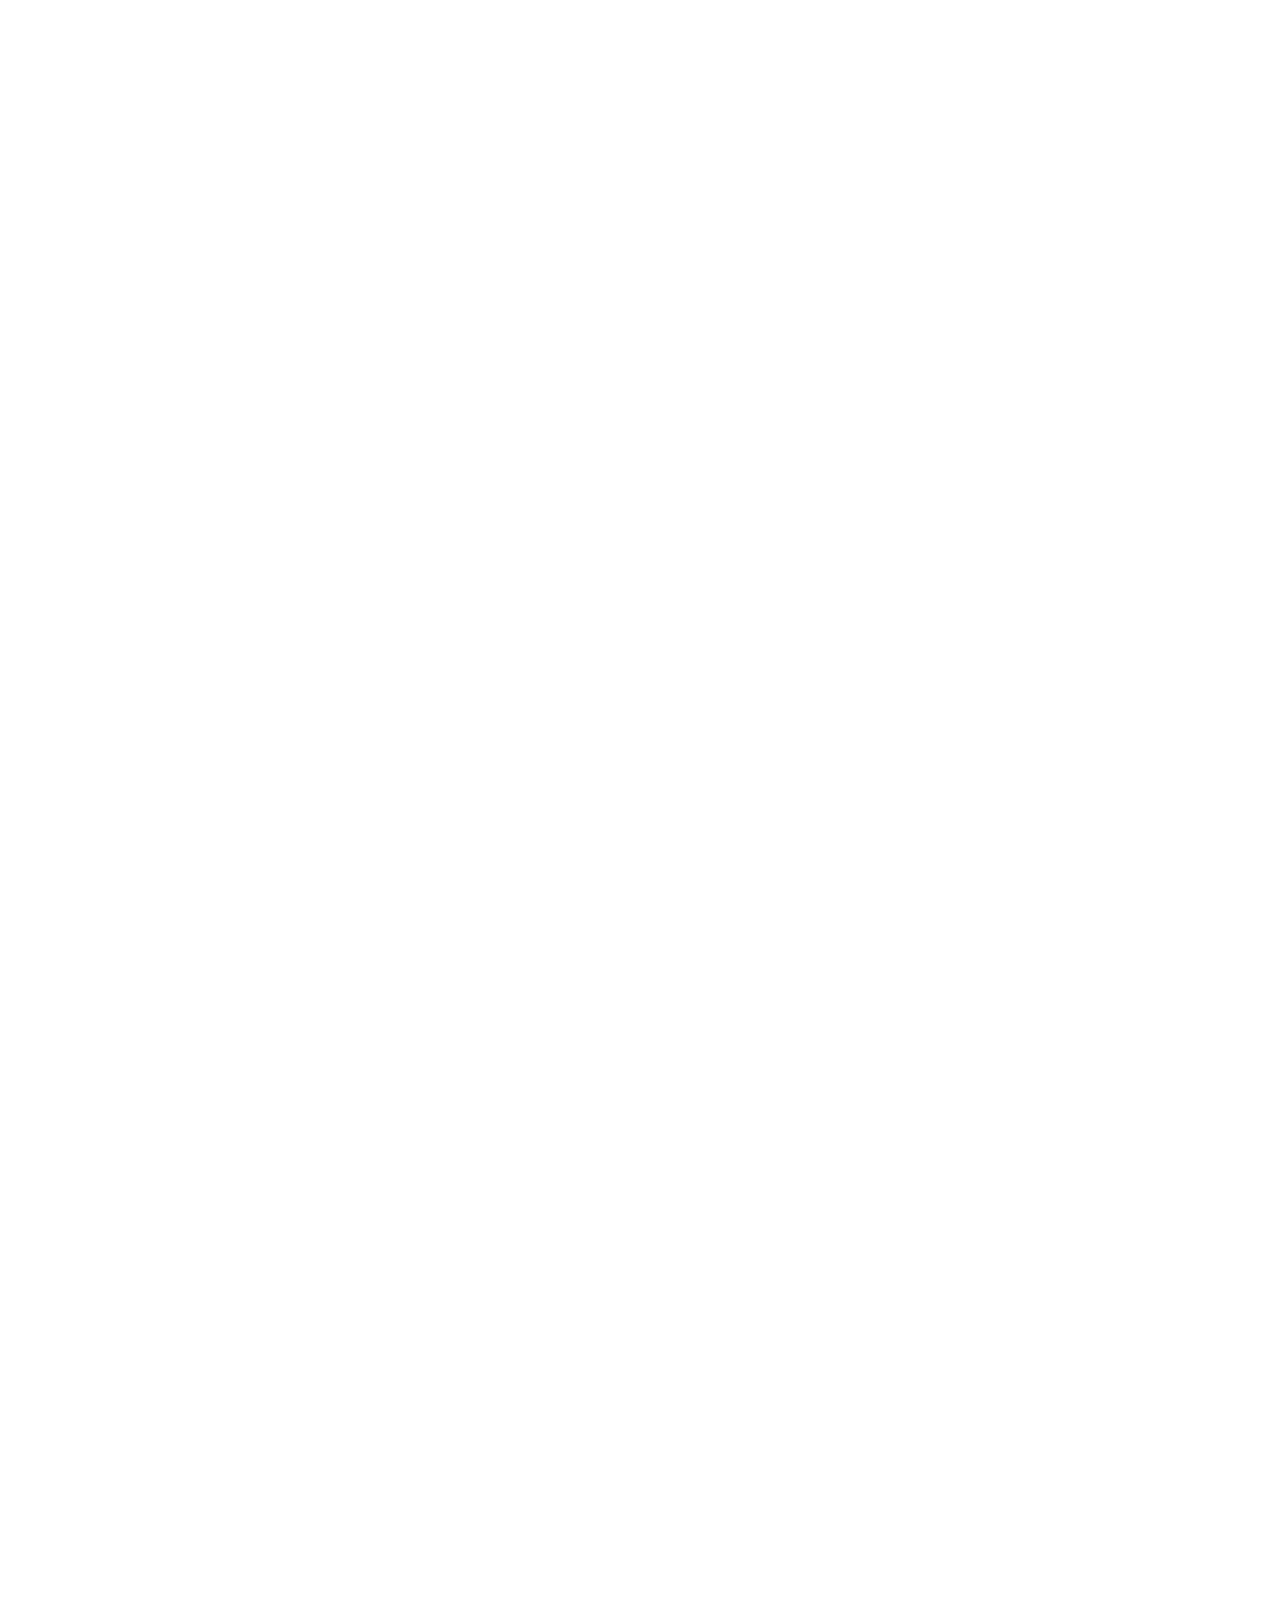
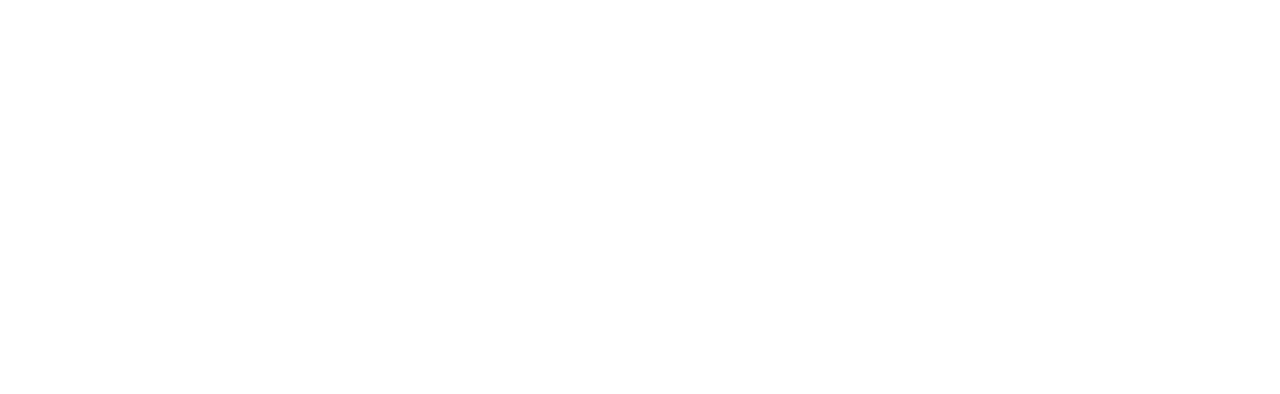
==== commit 3f6a64d3: "Add files via upload" ====
--- a/index.html
+++ b/index.html
@@ -12,7 +12,7 @@
 
 
 <link href="https://fonts.googleapis.com/css?family=Nothing+You+Could+Do&display=swap" rel="stylesheet">
-  
+
 </head>
   <body>
     <!--<video class="background_movie" autoplay loop muted>
@@ -31,7 +31,8 @@
         </h1>
         </div>
       </div>
-    </div>
+          <p class="scroll js-scroll"><a href="">SCROLL</a></p>
+      </div>
     <div class="main_area">
 <!----------- profile_area ----------->
       <h2 class="area_title">PROFILE</h2>
--- a/css/index_style.css
+++ b/css/index_style.css
@@ -46,20 +46,19 @@
 .topTitle_area{
   height: 100vh;
   position: relative;
-margin: 200px 0 -200px;
 }
 .top_space{
 height: 121px;
 width: 391px;
-background-color: rgba(255,255,255,0.2);
+/* background-color: rgba(255,255,255,0.2); */
     margin: 0 0 0 15%;
 }
 .topTitle{
 position: absolute;
-  top:0;
+top: 175px;
   bottom: 0;
   right: 0;
-    left: 19%;
+    left: 15%;
 }
 .topTitle h1{
   /* background-color: rgba(255,255,255,0.2);*/
@@ -67,7 +66,7 @@
     font-family: serif;
     color: rgba(255,255,255,0.7);
     font-size: 128px;
-    line-height: 57px;
+    line-height: 69px;
     letter-spacing: 20px;
     height: 121px;
     width: 391px;
@@ -81,6 +80,52 @@
     letter-spacing: -1px;
     padding: 0px 0 0 7px;
 }
+
+/*スクロールボタンの指定*/
+.scroll {
+  position: absolute;
+  width: 100%;
+  bottom: 0;
+  text-align: center;
+}
+.scroll a {
+  position: relative;
+  display: inline-block;
+  font-size: 20px;
+  font-weight: bold;
+  color: #fff;
+  text-decoration: none;
+  padding: 0 0 50px;
+  /*矢印を作成する*/
+}
+.scroll a:before {
+  content: "";
+  position: absolute;
+  width: 10px;
+  height: 10px;
+  left: 0;
+  right: 0;
+  bottom: 25px;
+  margin: auto;
+  border-bottom: 2px solid #fff;
+  border-right: 2px solid #fff;
+  transform: rotate(45deg);
+  animation: move 2s infinite;
+}
+/*矢印をアニメーションする*/
+@keyframes move {
+  0% {
+    transform: rotate(45deg) translate(0, 0);
+  }
+  20% {
+    transform: rotate(45deg) translate(10px, 10px);
+  }
+  40% {
+    transform: rotate(45deg) translate(0, 0);
+  }
+}
+
+
 .main_area{
   text-align: center;
   background-color: rgba(255,255,255,0.9);
